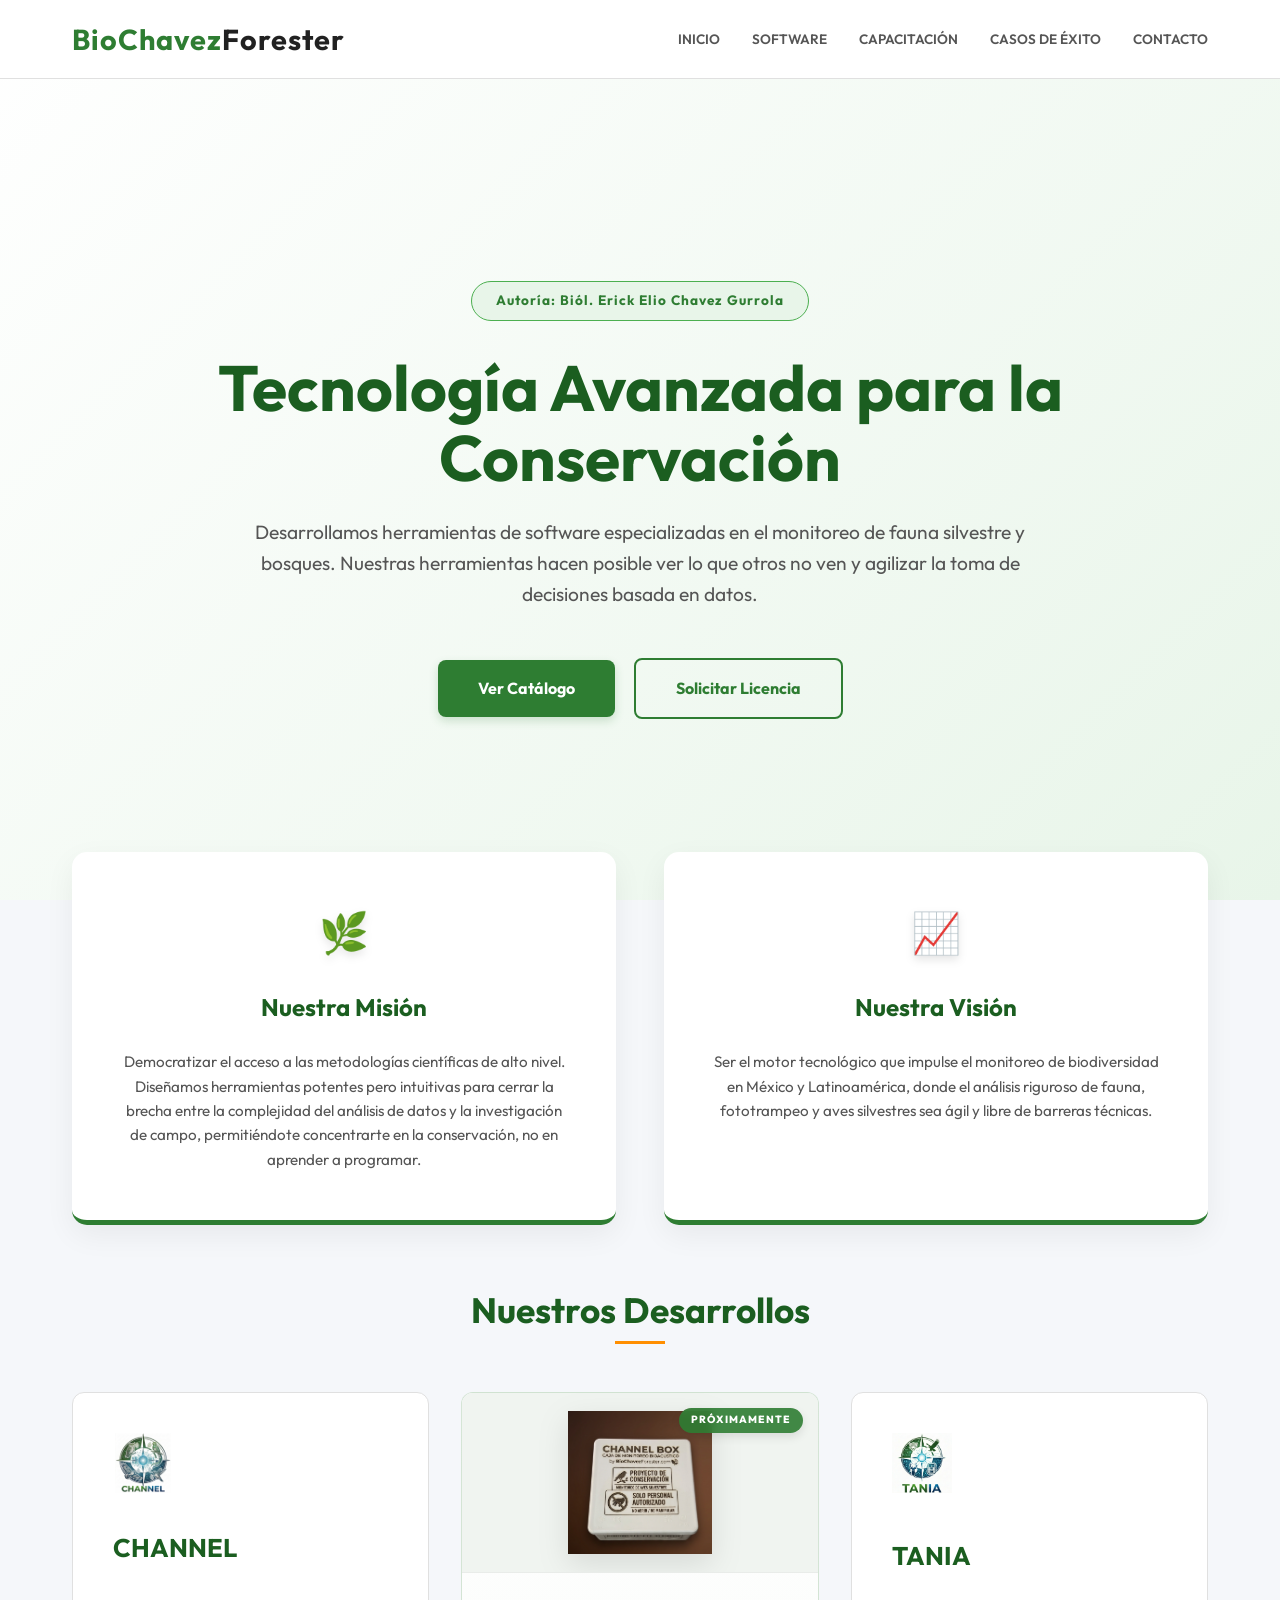
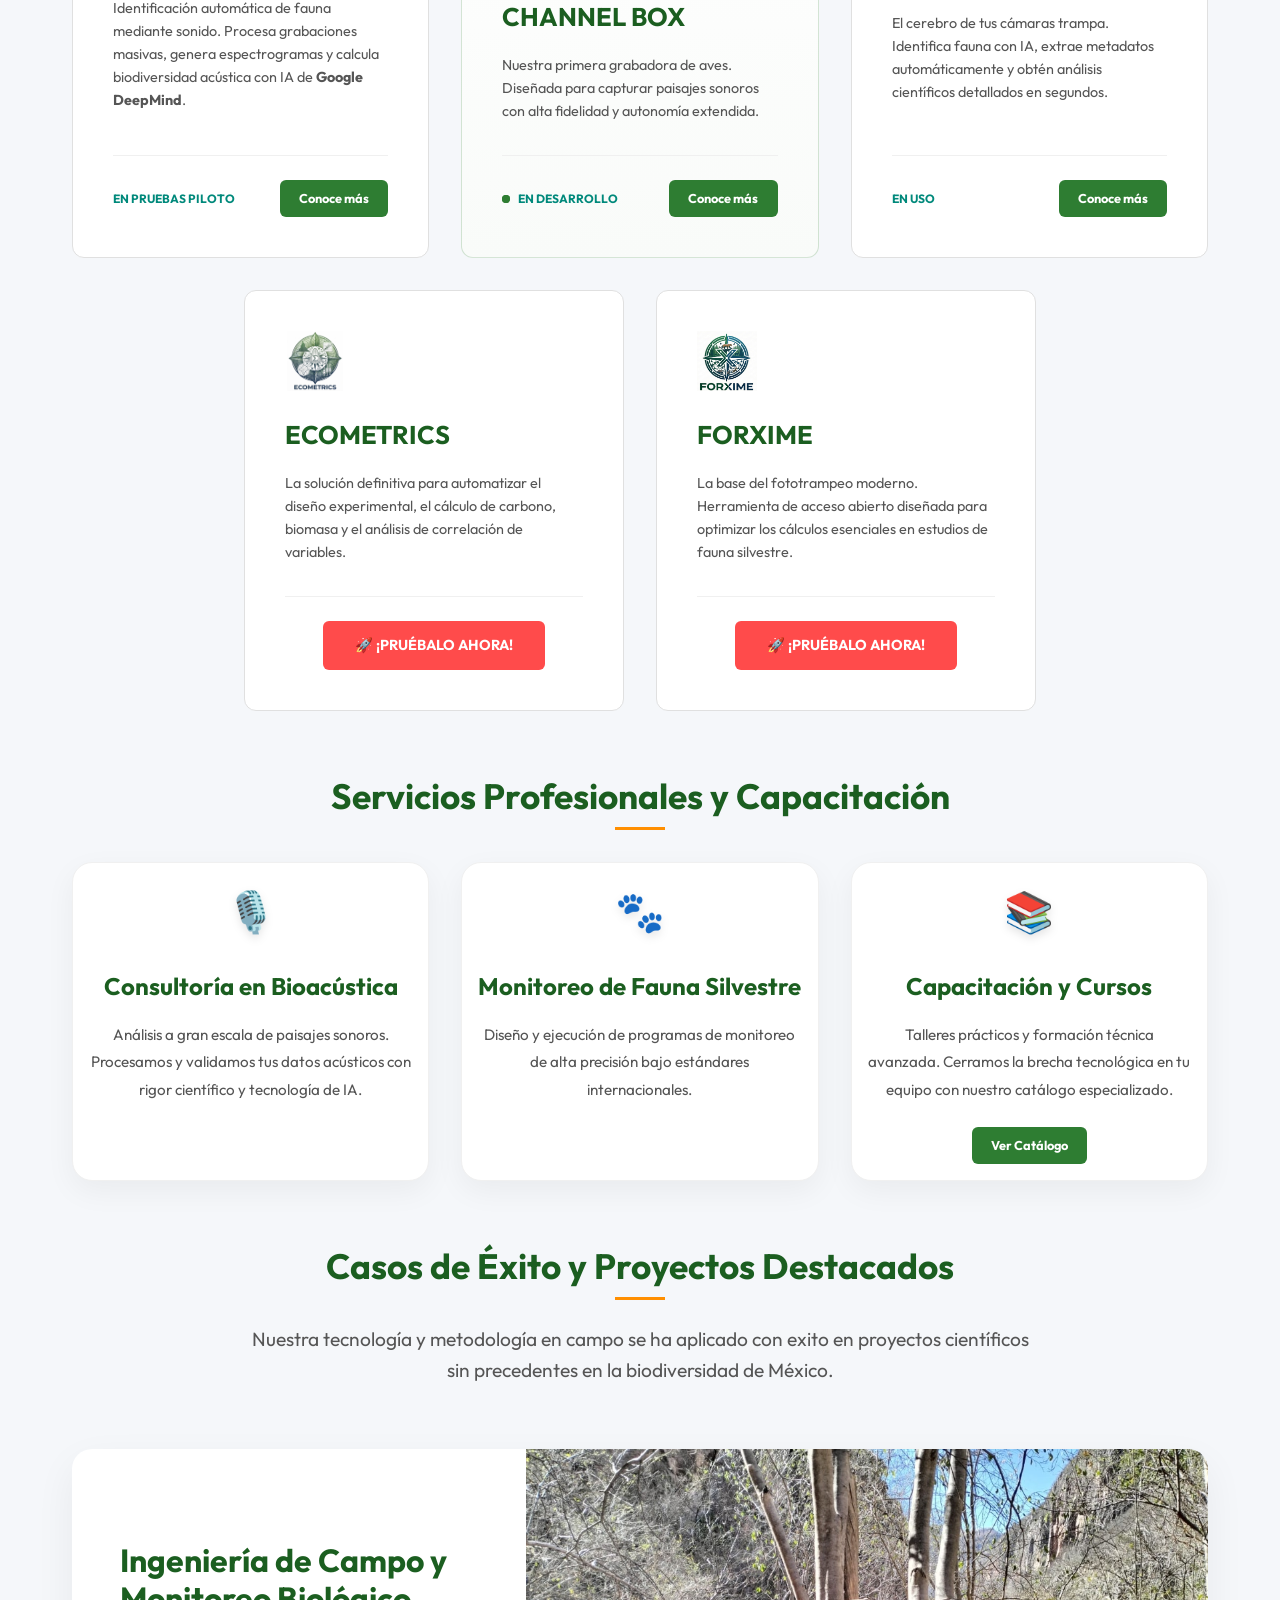
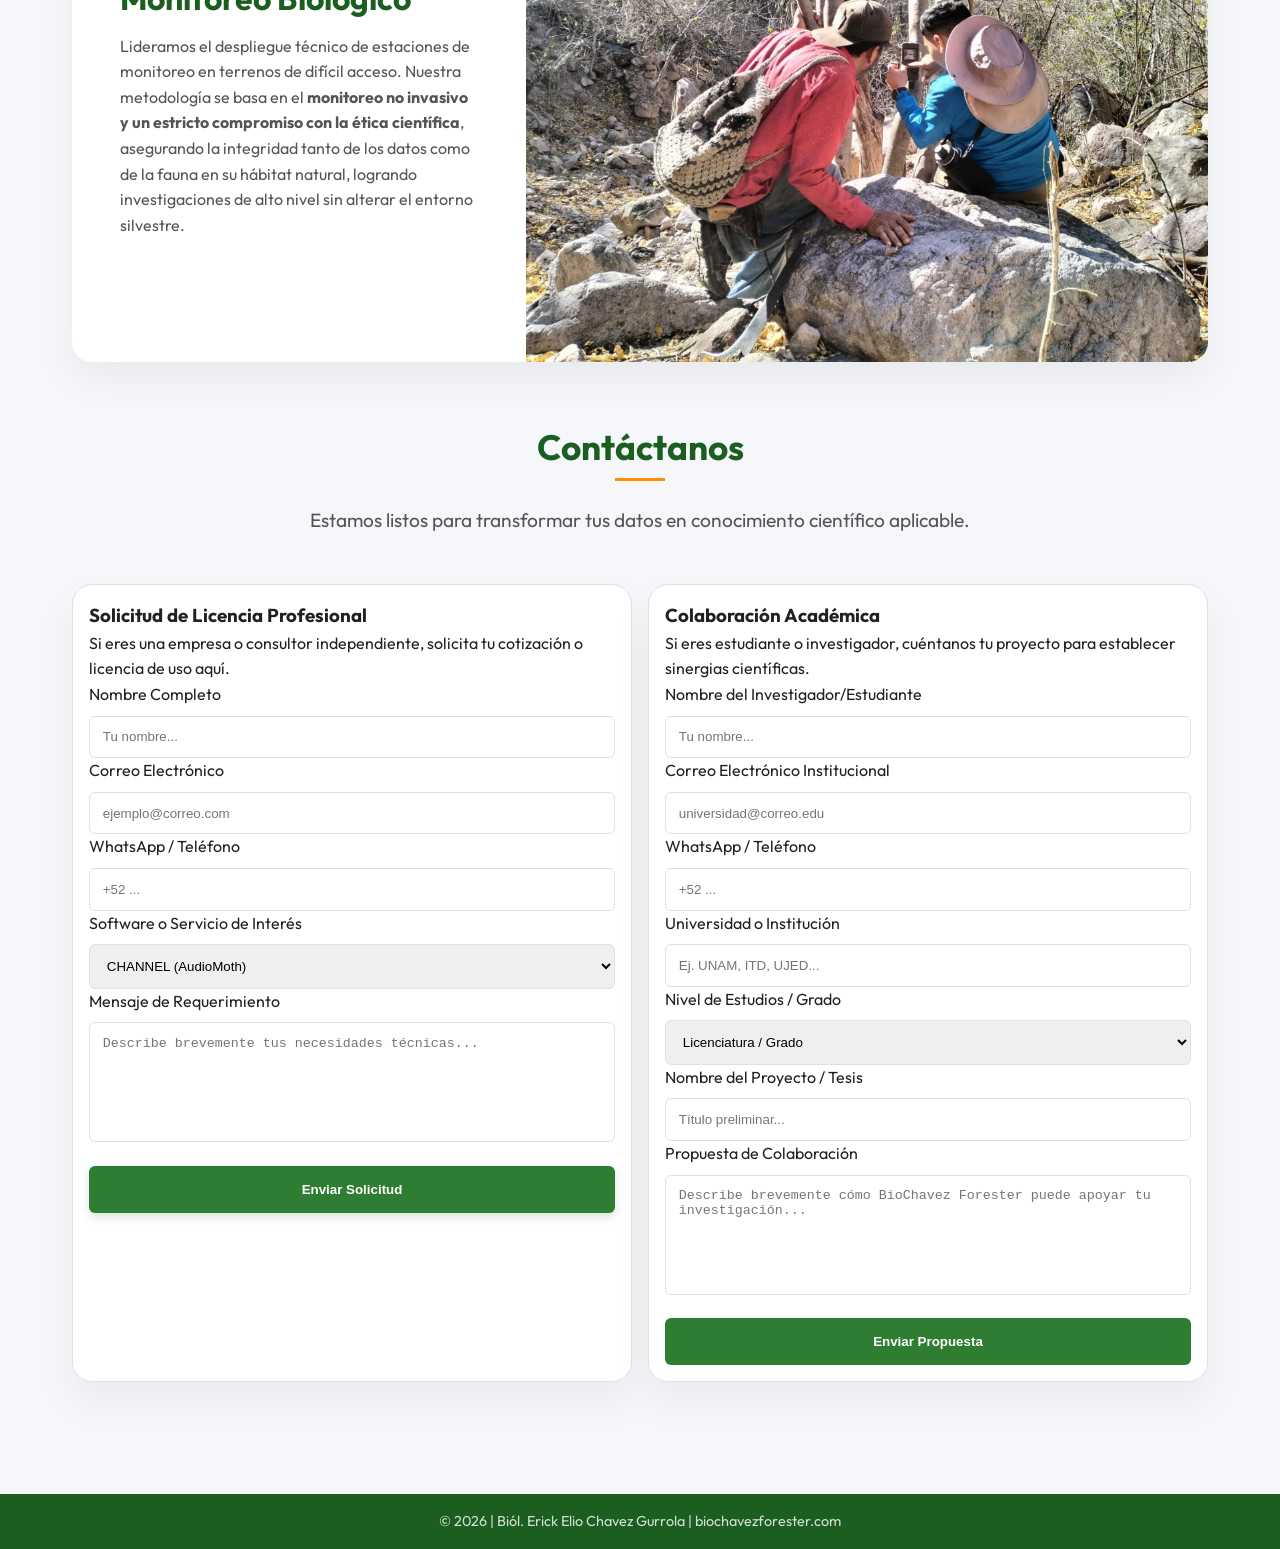
==== index.html @ fbe1fea7 "legal: ocultar temporalmente caso de éxito e información del jaguar" ====
<!DOCTYPE html>
<html lang="es">

<head>
    <meta charset="UTF-8">
    <meta name="viewport" content="width=device-width, initial-scale=1.0">
    <title>BioChavez Forester | Software para Monitoreo de Biodiversidad y Fototrampeo</title>

    <!-- SEO Meta Tags -->
    <meta name="description"
        content="BioChavez Forester: El ecosistema líder de software profesional para el monitoreo de biodiversidad, fototrampeo avanzado y bioacústica para investigadores.">
    <meta name="keywords"
        content="fototrampeo, monitoreo de biodiversidad, software ecológico, TANIA, FORXIME, CHANNEL, bioacústica, Erick Elio Chavez Gurrola">
    <meta name="author" content="Biól. Erick Elio Chavez Gurrola">
    <meta name="robots" content="index, follow">
    <link rel="canonical" href="https://biochavezforester.com/">

    <!-- Open Graph / Facebook -->
    <meta property="og:type" content="website">
    <meta property="og:url" content="https://biochavezforester.com/">
    <meta property="og:title" content="BioChavez Forester | Tecnología Avanzada para la Conservación">
    <meta property="og:description"
        content="Lo mejor en software para fototrampeo y monitoreo de fauna. Soluciones profesionales con IA para investigadores y consultores.">
    <meta property="og:image" content="https://biochavezforester.com/assets/biochavez_seo_logo.png">

    <!-- Twitter -->
    <meta property="twitter:card" content="summary_large_image">
    <meta property="twitter:url" content="https://biochavezforester.com/">
    <meta property="twitter:title" content="BioChavez Forester | Software de Monitoreo de Biodiversidad">
    <meta property="twitter:description"
        content="Herramientas de software líderes para el análisis de biodiversidad, fototrampeo e inventarios forestales.">
    <meta property="twitter:image" content="https://biochavezforester.com/assets/biochavez_seo_logo.png">

    <!-- Structured Data (JSON-LD) -->
    <script type="application/ld+json">
    {
      "@context": "https://schema.org",
      "@type": "Organization",
      "name": "BioChavez Forester",
      "url": "https://biochavezforester.com",
      "logo": "https://biochavezforester.com/assets/biochavez_seo_logo.png",
      "contactPoint": {
        "@type": "ContactPoint",
        "contactType": "customer service",
        "areaServed": "World",
        "availableLanguage": ["Spanish", "English"]
      },
      "sameAs": [
        "https://linkedin.com/in/biochavezforester"
      ]
    }
    </script>
    <script type="application/ld+json">
    {
      "@context": "https://schema.org",
      "@type": "Person",
      "name": "Erick Elio Chavez Gurrola",
      "jobTitle": "Biólogo y Desarrollador de Software Forestal",
      "url": "https://biochavezforester.com",
      "description": "Biólogo y Maestro en Ingeniería Forestal especializado en el desarrollo de herramientas de software con IA para el monitoreo de fauna silvestre y bosques."
    }
    </script>
    <script type="application/ld+json">
    [
      {
        "@context": "https://schema.org",
        "@type": "SoftwareApplication",
        "name": "TANIA",
        "operatingSystem": "Windows 10/11",
        "applicationCategory": "BiologySoftware",
        "description": "IA para Identificación de Fauna y Sensores Remotos."
      },
      {
        "@context": "https://schema.org",
        "@type": "SoftwareApplication",
        "name": "FORXIME",
        "operatingSystem": "Windows 10/11",
        "applicationCategory": "BiologySoftware",
        "description": "Software Gratuito de Fototrampeo y Análisis de Fauna."
      },
      {
        "@context": "https://schema.org",
        "@type": "SoftwareApplication",
        "name": "CHANNEL",
        "operatingSystem": "Windows 10/11",
        "applicationCategory": "AudioSoftware",
        "description": "Procesamiento Masivo de Bioacústica y Análisis de Cantos de Aves con IA."
      }
    ]
    </script>

    <!-- Fuentes modernas -->
    <link rel="preconnect" href="https://fonts.googleapis.com">
    <link rel="preconnect" href="https://fonts.gstatic.com" crossorigin>
    <link href="https://fonts.googleapis.com/css2?family=Outfit:wght@300;400;600;700&display=swap" rel="stylesheet">
    <link rel="stylesheet" href="styles.css">
</head>

<body>
    <nav>
        <div class="container nav-content">
            <div class="logo">BioChavez<span>Forester</span></div>
            <ul class="nav-links">
                <li><a href="javascript:void(0)" data-scroll="inicio">Inicio</a></li>
                <li><a href="javascript:void(0)" data-scroll="software">Software</a></li>
                <li><a href="capacitacion">Capacitación</a></li>
                <li><a href="javascript:void(0)" data-scroll="casos">Casos de Éxito</a></li>
                <li><a href="javascript:void(0)" data-scroll="contacto">Contacto</a></li>
            </ul>
            <div class="hamburger">
                <span></span>
                <span></span>
                <span></span>
            </div>
        </div>
    </nav>

    <header id="inicio">
        <div class="container hero-content">
            <span class="badge">Autoría: Biól. Erick Elio Chavez Gurrola</span>
            <h1>Tecnología Avanzada para la Conservación</h1>
            <p class="subtitle">Desarrollamos herramientas de software especializadas en el monitoreo de fauna silvestre
                y bosques. Nuestras herramientas hacen posible ver lo que otros no ven y agilizar la toma de decisiones
                basada en datos.</p>
            <div class="hero-btns">
                <a href="javascript:void(0)" data-scroll="software" class="btn btn-primary">Ver Catálogo</a>
                <a href="javascript:void(0)" data-scroll="contacto" class="btn btn-outline">Solicitar Licencia</a>
            </div>
        </div>
    </header>

    <section id="mision-vision" class="container">
        <div class="mv-grid">
            <div class="mv-card">
                <div class="tool-icon">🌿</div>
                <h3>Nuestra Misión</h3>
                <p>Democratizar el acceso a las metodologías científicas de alto nivel. Diseñamos herramientas potentes
                    pero intuitivas para cerrar la brecha entre la complejidad del análisis de datos y la investigación
                    de campo, permitiéndote concentrarte en la conservación, no en aprender a programar.</p>
            </div>
            <div class="mv-card">
                <div class="tool-icon">📈</div>
                <h3>Nuestra Visión</h3>
                <p>Ser el motor tecnológico que impulse el monitoreo de biodiversidad en México y Latinoamérica, donde
                    el
                    análisis riguroso de fauna, fototrampeo y aves silvestres sea ágil y libre de barreras técnicas.
                </p>
            </div>
        </div>
    </section>

    <section id="software" class="container">
        <h2 class="section-title">Nuestros Desarrollos</h2>
        <div class="tools-grid">

            <!-- CHANNEL -->
            <div class="tool-card">
                <img src="assets/channel_logo.png"
                    alt="Logo de CHANNEL - Software de Bioacústica con IA de Google DeepMind" class="tool-card-logo">
                <h3>CHANNEL</h3>
                <p>Identificación automática de fauna mediante sonido. Procesa grabaciones masivas, genera
                    espectrogramas y calcula biodiversidad acústica con IA de <b>Google DeepMind</b>.</p>
                <div class="tool-footer">
                    <span class="status">En pruebas piloto</span>
                    <a href="channel" class="btn-sm">Conoce más</a>
                </div>
            </div>

            <!-- CHANNEL BOX (PRÓXIMAMENTE) -->
            <div class="tool-card upcoming-card">
                <div class="tool-visual-container">
                    <img src="assets/channel_box.png" alt="CHANNEL BOX" class="tool-main-img">
                    <span class="badge-upcoming">PRÓXIMAMENTE</span>
                </div>
                <div class="tool-content">
                    <h3>CHANNEL BOX</h3>
                    <p>Nuestra primera grabadora de aves. Diseñada para capturar paisajes sonoros con alta fidelidad y
                        autonomía extendida.</p>
                </div>
                <div class="tool-footer">
                    <div class="status-container">
                        <span class="status-dot"></span>
                        <span class="status">En Desarrollo</span>
                    </div>
                    <a href="channel_box" class="btn-sm">Conoce más</a>
                </div>
            </div>

            <!-- TANIA -->
            <div class="tool-card">
                <img src="assets/tania_logo.png"
                    alt="Logo de TANIA - Inteligencia Artificial para Identificación de Fauna" class="tool-card-logo">
                <h3>TANIA</h3>
                <p>El cerebro de tus cámaras trampa. Identifica fauna con IA, extrae metadatos automáticamente y obtén
                    análisis científicos detallados en segundos.</p>
                <div class="tool-footer">
                    <span class="status">En uso</span>
                    <a href="tania" class="btn-sm">Conoce más</a>
                </div>
            </div>

            <!-- ECOMETRICS -->
            <div class="tool-card">
                <img src="assets/ecometrics_logo.png"
                    alt="Logo de ECOMETRICS - Software de Biometría Forestal y Cálculo de Carbono"
                    class="tool-card-logo">
                <h3>ECOMETRICS</h3>
                <p>La solución definitiva para automatizar el diseño experimental, el cálculo de carbono, biomasa y el
                    análisis de correlación de variables.</p>
                <div class="tool-footer" style="justify-content: center;">
                    <a href="ecometrics" class="btn-sm"
                        style="background: #ff4b4b; color: white; padding: 0.8rem 2rem; font-size: 0.9rem;">🚀 ¡PRUÉBALO
                        AHORA!</a>
                </div>
            </div>

            <!-- FORXIME -->
            <div class="tool-card">
                <img src="assets/forxime_logo.jpg"
                    alt="Logo de FORXIME - Herramienta gratuita para análisis de cámaras trampa y biodiversidad"
                    class="tool-card-logo">
                <h3>FORXIME</h3>
                <p>La base del fototrampeo moderno. Herramienta de acceso abierto diseñada para optimizar los cálculos
                    esenciales en estudios de fauna silvestre.</p>
                <div class="tool-footer" style="justify-content: center;">
                    <a href="forxime" class="btn-sm"
                        style="background: #ff4b4b; color: white; padding: 0.8rem 2rem; font-size: 0.9rem;">🚀 ¡PRUÉBALO
                        AHORA!</a>
                </div>
            </div>

        </div>
    </section>

    <section id="servicios" class="container">
        <h2 class="section-title">Servicios Profesionales y Capacitación</h2>
        <div class="services-grid">

            <div class="service-card">
                <div class="tool-icon">🎙️</div>
                <h3>Consultoría en Bioacústica</h3>
                <p>Análisis a gran escala de paisajes sonoros. Procesamos y validamos tus datos acústicos con rigor
                    científico y tecnología de IA.</p>
            </div>

            <div class="service-card">
                <div class="tool-icon">🐾</div>
                <h3>Monitoreo de Fauna Silvestre</h3>
                <p>Diseño y ejecución de programas de monitoreo de alta precisión bajo estándares internacionales.</p>
                <!-- Ocultado temporalmente por cuestiones legales:
                <p>Diseño y ejecución de programas de monitoreo de alta precisión. Co-autores del <b>primer registro
                        científico
                        de jaguar</b> en Durango (2025) bajo estándares internacionales.</p>
                -->
            </div>

            <div class="service-card">
                <div class="tool-icon">📚</div>
                <h3>Capacitación y Cursos</h3>
                <p>Talleres prácticos y formación técnica avanzada. Cerramos la brecha tecnológica en tu equipo con
                    nuestro catálogo especializado.</p>
                <a href="capacitacion" class="btn-sm" style="margin-top: 1.5rem; display: inline-block;">Ver
                    Catálogo</a>
            </div>

        </div>
    </section>

    <section id="casos" class="container">
        <h2 class="section-title">Casos de Éxito y Proyectos Destacados</h2>
        <p class="subtitle" style="text-align: center; max-width: 800px; margin: 0 auto 4rem auto;">Nuestra tecnología y
            metodología en campo se ha aplicado con exito en proyectos científicos sin precedentes en la biodiversidad
            de México.
        </p>

        <div class="success-grid">
            <!-- Caso Jaguar (Ocultado temporalmente por cuestiones legales) -->
            <!--
            <div class="success-card">
                <div class="success-img-container">
                    <div class="success-badge">Hito Histórico</div>
                    <img src="assets/jaguar_durango.jpg"
                        alt="Primer registro científico de Jaguar (Panthera onca) en Durango mediante fototrampeo - BioChavez Forester">
                </div>
                <div class="success-info">
                    <h3>Primer Registro Científico de Jaguar en Durango</h3>
                    <p>Participación técnica en el hallazgo que marcó un hito para la biodiversidad del estado.
                        Documentado mediante un modelo de monitoreo sistemático en la Sierra Madre Occidental.</p>

                    <div class="scientific-meta">
                        <div><b>Especie:</b> <span><i>Panthera onca</i> (Jaguar)</span></div>
                        <div><b>Confirmación:</b> <span>Diciembre 2025</span></div>
                        <div><b>Localidad:</b> <span>Pueblo Nuevo, Durango</span></div>
                        <div><b>Método:</b> <span>Fototrampeo</span></div>
                    </div>

                    <div class="institutions-row" style="justify-content: center; text-align: center;">
                        <span style="text-align: center;">Colaboración Institucional:</span>
                        <div class="inst-logo">TecNM Campus Valle del Guadiana</div>
                        <div class="inst-logo">SRNyMA Durango</div>
                        <div class="inst-logo">Arizona Game & Fish</div>
                    </div>
                </div>
            </div>
            -->

            <!-- Caso Campo -->
            <div class="success-card" style="grid-template-columns: 0.8fr 1.2fr;">
                <div class="success-info">
                    <h3>Ingeniería de Campo y Monitoreo Biológico</h3>
                    <p>Lideramos el despliegue técnico de estaciones de monitoreo en terrenos de difícil acceso. Nuestra
                        metodología se basa en
                        el <b>monitoreo no invasivo y un estricto compromiso con la ética científica</b>, asegurando la
                        integridad tanto de los datos como de la fauna en su hábitat natural, logrando investigaciones
                        de alto nivel sin alterar el entorno silvestre.</p>
                </div>
                <div class="success-img-container">
                    <img src="assets/monitoreo_campo.jpg"
                        alt="Ingeniería de campo y despliegue de estaciones de monitoreo biológico - Biol. Erick Elio Chavez Gurrola">
                </div>
            </div>
        </div>
    </section>

    <section id="contacto" class="container contact-section" style="padding-top: 0;">
        <h2 class="section-title">Contáctanos</h2>
        <p class="subtitle" style="text-align: center; max-width: 800px; margin: 0 auto 3rem auto;">Estamos listos para
            transformar tus datos en conocimiento científico aplicable.</p>
        <div class="contact-grid">
            <!-- Tarjeta Profesional -->
            <div class="contact-card professional">
                <h3>Solicitud de Licencia Profesional</h3>
                <p>Si eres una empresa o consultor independiente, solicita tu cotización o licencia de uso aquí.</p>
                <form action="https://formspree.io/f/xnjobrnr" method="POST">
                    <div class="form-group">
                        <label>Nombre Completo</label>
                        <input type="text" name="nombre" required placeholder="Tu nombre...">
                    </div>
                    <div class="form-group">
                        <label>Correo Electrónico</label>
                        <input type="email" name="email" required placeholder="ejemplo@correo.com">
                    </div>
                    <div class="form-group">
                        <label>WhatsApp / Teléfono</label>
                        <input type="tel" name="telefono" placeholder="+52 ...">
                    </div>
                    <div class="form-group">
                        <label>Software o Servicio de Interés</label>
                        <select name="software">
                            <option value="CHANNEL">CHANNEL (AudioMoth)</option>
                            <option value="TANIA">TANIA (Biodiversidad)</option>
                            <option value="ECOMETRICS">ECOMETRICS (Diseño Experimental)</option>
                            <option value="CONSULTORIA">Consultoría Especializada</option>
                        </select>
                    </div>
                    <div class="form-group">
                        <label>Mensaje de Requerimiento</label>
                        <textarea name="mensaje"
                            placeholder="Describe brevemente tus necesidades técnicas..."></textarea>
                    </div>
                    <button type="submit" class="btn btn-primary btn-block">Enviar Solicitud</button>
                </form>
            </div>

            <!-- Tarjeta Académica -->
            <div class="contact-card academic">
                <h3>Colaboración Académica</h3>
                <p>Si eres estudiante o investigador, cuéntanos tu proyecto para establecer sinergias científicas.</p>
                <form action="https://formspree.io/f/xnjobrnr" method="POST">
                    <div class="form-group">
                        <label>Nombre del Investigador/Estudiante</label>
                        <input type="text" name="nombre" required placeholder="Tu nombre...">
                    </div>
                    <div class="form-group">
                        <label>Correo Electrónico Institucional</label>
                        <input type="email" name="email" required placeholder="universidad@correo.edu">
                    </div>
                    <div class="form-group">
                        <label>WhatsApp / Teléfono</label>
                        <input type="tel" name="telefono" placeholder="+52 ...">
                    </div>
                    <div class="form-group">
                        <label>Universidad o Institución</label>
                        <input type="text" name="universidad" required placeholder="Ej. UNAM, ITD, UJED...">
                    </div>
                    <div class="form-group">
                        <label>Nivel de Estudios / Grado</label>
                        <select name="nivel">
                            <option value="BS">Licenciatura / Grado</option>
                            <option value="MSC">Maestría / Posgrado</option>
                            <option value="PHD">Doctorado / Investigador</option>
                        </select>
                    </div>
                    <div class="form-group">
                        <label>Nombre del Proyecto / Tesis</label>
                        <input type="text" name="proyecto" required placeholder="Título preliminar...">
                    </div>
                    <div class="form-group">
                        <label>Propuesta de Colaboración</label>
                        <textarea name="mensaje"
                            placeholder="Describe brevemente cómo BioChavez Forester puede apoyar tu investigación..."></textarea>
                    </div>
                    <button type="submit" class="btn btn-outline btn-block" style="margin-left: 0;">Enviar
                        Propuesta</button>
                </form>
            </div>
        </div>
    </section>

    <footer style="margin-top: 5rem;">
        <div class="container">
            <p>&copy; 2026 | Biól. Erick Elio Chavez Gurrola | biochavezforester.com</p>
        </div>
    </footer>

    <!-- Lightbox Modal -->
    <div id="lightbox" class="lightbox-modal">
        <span class="lightbox-close" id="close-lightbox">&times;</span>
        <img class="lightbox-content" id="lightbox-img" alt="Vista previa de imagen ampliada">
        <div class="lightbox-caption">
            <h4 id="lightbox-title"></h4>
            <p id="lightbox-text"></p>
        </div>
    </div>

    <!-- Script compartido para navegación limpia -->
    <script src="scripts.js"></script>

    <script>
        // --- Lógica de Lightbox (Específica de la home) ---
        const lightbox = document.getElementById('lightbox');
        const lightboxImg = document.getElementById('lightbox-img');
        const lightboxTitle = document.getElementById('lightbox-title');
        const lightboxText = document.getElementById('lightbox-text');
        const closeBtn = document.getElementById('close-lightbox');

        // Seleccionamos las imágenes clicables en Casos de Éxito
        document.querySelectorAll('.success-img-container').forEach(container => {
            container.style.cursor = 'pointer';
            container.addEventListener('click', () => {
                const img = container.querySelector('img');
                const title = container.closest('.success-card').querySelector('h3').innerText;
                const text = container.closest('.success-card').querySelector('p').innerText;

                lightboxImg.src = img.src;
                lightboxTitle.innerText = title;
                lightboxText.innerText = text;
                lightbox.classList.add('active');
                document.body.style.overflow = 'hidden';
            });
        });

        const closeLightbox = () => {
            lightbox.classList.remove('active');
            document.body.style.overflow = 'auto';
        };

        closeBtn.addEventListener('click', closeLightbox);
        lightbox.addEventListener('click', (e) => {
            if (e.target === lightbox) closeLightbox();
        });
        document.addEventListener('keydown', (e) => {
            if (e.key === 'Escape') closeLightbox();
        });
    </script>
</body>

</html>
---- styles.css ----
:root {
    --bg-light: #F5F7FA;
    --primary-green: #2E7D32; 
    --primary-dark: #1B5E20;
    --primary-light: #4CAF50;
    --accent-teal: #00897B;
    --text-dark: #212121;
    --text-medium: #555555;
    --text-light: #888888;
    --bg-white: #FFFFFF;
    --border: #E0E0E0;
    --shadow-md: 0 4px 12px rgba(0, 0, 0, 0.05);
    --gold-accent: #FF8F00;
    --accent-formal: #2E7D32;
}

* {
    margin: 0;
    padding: 0;
    box-sizing: border-box;
}

body {
    font-family: 'Outfit', sans-serif;
    background-color: var(--bg-light);
    color: var(--text-dark);
    line-height: 1.6;
    overflow-x: hidden;
    scroll-behavior: smooth;
}

.container {
    max-width: 1200px;
    margin: 0 auto;
    padding-left: 2rem;
    padding-right: 2rem;
}

/* Nav */
nav {
    position: fixed;
    top: 0;
    width: 100%;
    z-index: 1000;
    background: rgba(255, 255, 255, 0.95);
    backdrop-filter: blur(10px);
    border-bottom: 1px solid var(--border);
    padding: 1rem 0;
}

.nav-content {
    display: flex;
    justify-content: space-between;
    align-items: center;
}

.logo {
    font-size: 1.8rem;
    font-weight: 700;
    color: var(--primary-green);
    letter-spacing: 1px;
}

.logo span {
    color: var(--text-dark);
}

.nav-links {
    display: flex;
    list-style: none;
    gap: 2rem;
    align-items: center;
}

.nav-links {
    display: flex;
    list-style: none;
    gap: 2rem;
}

.nav-links a {
    text-decoration: none;
    color: var(--text-medium);
    font-weight: 600;
    transition: 0.3s;
    font-size: 0.85rem;
    text-transform: uppercase;
}

.nav-links a:hover {
    color: var(--primary-green);
}

/* Hero */
header {
    min-height: 100vh;
    display: flex;
    align-items: center;
    background: linear-gradient(135deg, #ffffff 0%, #E8F5E9 100%);
    padding-top: 100px;
}

.hero-content {
    text-align: center;
    animation: fadeInUp 1s ease-out;
}

.badge {
    color: var(--primary-green);
    background: #E8F5E9;
    padding: 0.5rem 1.5rem;
    border-radius: 50px;
    font-size: 0.85rem;
    font-weight: 700;
    letter-spacing: 1px;
    border: 1px solid var(--primary-light);
    margin-bottom: 2rem;
    display: inline-block;
}

h1 {
    font-size: clamp(2.5rem, 8vw, 4rem);
    line-height: 1.1;
    margin-bottom: 1.5rem;
    color: var(--primary-dark);
}

.subtitle {
    font-size: 1.2rem;
    color: var(--text-medium);
    max-width: 800px;
    margin: 0 auto 3rem;
}

/* Botones */
.btn {
    padding: 1rem 2.5rem;
    border-radius: 8px;
    text-decoration: none;
    font-weight: 700;
    transition: 0.3s;
    display: inline-block;
}

.btn-primary {
    background-color: var(--primary-green);
    color: #fff;
    box-shadow: 0 4px 10px rgba(46, 125, 50, 0.2);
}

.btn-primary:hover {
    transform: translateY(-2px);
    background-color: var(--primary-dark);
}

.btn-outline {
    border: 2px solid var(--primary-green);
    color: var(--primary-green);
    margin-left: 1rem;
}

.btn-outline:hover {
    background: var(--primary-bg);
}

/* Software Grid */
section {
    padding: 2rem 0;
    scroll-margin-top: 80px;
}

.section-title {
    font-size: 2.2rem;
    text-align: center;
    margin-top: 0;
    margin-bottom: 1.5rem;
    line-height: 1.2;
    color: var(--primary-dark);
}

.section-title::after {
    content: '';
    display: block;
    width: 50px;
    height: 3px;
    background: var(--gold-accent);
    margin: 10px auto;
}

/* Misión y Visión */
.mv-grid {
    display: grid;
    grid-template-columns: repeat(auto-fit, minmax(300px, 1fr));
    gap: 3rem;
    margin-top: -80px;
    position: relative;
    z-index: 10;
}

.mv-card {
    background: #ffffff;
    padding: 3rem;
    border-radius: 15px;
    box-shadow: 0 10px 30px rgba(0,0,0,0.06);
    border-bottom: 5px solid var(--primary-green);
    text-align: center;
}

.mv-card h3 {
    font-size: 1.5rem;
    color: var(--primary-dark);
    margin-bottom: 1.5rem;
}

.mv-card p {
    color: var(--text-medium);
    font-size: 0.95rem;
}

/* Nuestros Desarrollos Grid (Flex para centrar última fila) */
.tools-grid {
    display: flex;
    flex-wrap: wrap;
    justify-content: center;
    gap: 2rem;
    margin-top: 3rem;
}

.tool-card {
    flex: 1 1 320px;
    max-width: 380px;
    background: var(--bg-white);
    border: 1px solid var(--border);
    padding: 2.5rem;
    border-radius: 12px;
    transition: 0.4s;
    display: flex;
    flex-direction: column;
    justify-content: space-between;
}

.tool-card:hover {
    transform: translateY(-8px);
    box-shadow: 0 12px 30px rgba(0, 0, 0, 0.08);
    border-color: var(--primary-light);
}

.tool-icon {
    font-size: 2.5rem;
    margin-bottom: 1.5rem;
    filter: drop-shadow(0 4px 4px rgba(0,0,0,0.1));
}

.tool-card-logo {
    width: 60px;
    height: 60px;
    object-fit: contain;
    margin-bottom: 1.5rem;
}

.tool-card h3 {
    font-size: 1.6rem;
    margin-bottom: 1rem;
    color: var(--primary-dark);
}

.tool-card p {
    color: var(--text-medium);
    font-size: 0.9rem;
    margin-bottom: 2rem;
}

.tool-footer {
    display: flex;
    justify-content: space-between;
    align-items: center;
    border-top: 1px solid #f0f0f0;
    padding-top: 1.5rem;
}

.status {
    font-size: 0.75rem;
    color: var(--accent-teal);
    font-weight: 700;
    text-transform: uppercase;
}

/* Estilos para Upcoming Card (Channel Box) */
.upcoming-card {
    border: 1.5px solid rgba(46, 125, 50, 0.2) !important;
    background: linear-gradient(180deg, #ffffff 0%, #f9fbf9 100%);
    position: relative;
    overflow: hidden;
}

.upcoming-card::before {
    content: '';
    position: absolute;
    top: 0;
    right: 0;
    width: 100px;
    height: 100px;
    background: radial-gradient(circle at top right, rgba(46, 125, 50, 0.05), transparent);
    pointer-events: none;
}

.tool-visual-container {
    height: 180px;
    background: #f0f4f0;
    margin: -2.5rem -2.5rem 1.5rem -2.5rem;
    display: flex;
    align-items: center;
    justify-content: center;
    position: relative;
    overflow: hidden;
    border-bottom: 1px solid rgba(0,0,0,0.03);
}

.tool-main-img {
    height: 80%;
    width: auto;
    object-fit: contain;
    filter: drop-shadow(0 10px 15px rgba(0,0,0,0.1));
    transition: 0.5s ease;
}

.upcoming-card:hover .tool-main-img {
    transform: scale(1.1) rotate(2deg);
}

.badge-upcoming {
    position: absolute;
    top: 15px;
    right: 15px;
    background: rgba(46, 125, 50, 0.9);
    backdrop-filter: blur(4px);
    color: white;
    padding: 4px 12px;
    border-radius: 50px;
    font-size: 0.65rem;
    font-weight: 800;
    letter-spacing: 1px;
    box-shadow: 0 4px 10px rgba(0,0,0,0.1);
}

.status-container {
    display: flex;
    align-items: center;
    gap: 0.5rem;
}

.status-dot {
    width: 8px;
    height: 8px;
    background-color: var(--primary-green);
    border-radius: 50%;
    position: relative;
}

.status-dot::after {
    content: '';
    position: absolute;
    top: 0;
    left: 0;
    width: 100%;
    height: 100%;
    background-color: var(--primary-green);
    border-radius: 50%;
    animation: status-pulse 2s infinite;
}

@keyframes status-pulse {
    0% { transform: scale(1); opacity: 0.8; }
    100% { transform: scale(3); opacity: 0; }
}

.btn-sm {
    background: var(--primary-green);
    color: #fff;
    padding: 0.5rem 1.2rem;
    border-radius: 6px;
    text-decoration: none;
    font-weight: 700;
    font-size: 0.8rem;
}

/* Servicios Grid */
.services-grid {
    display: grid;
    grid-template-columns: repeat(auto-fit, minmax(320px, 1fr));
    gap: 2rem;
    margin-top: 2rem;
    justify-content: center;
}

.service-card {
    background: #fff;
    padding: 1rem;
    border-radius: 20px;
    box-shadow: 0 10px 30px rgba(0,0,0,0.05);
    transition: 0.3s ease;
    border: 1px solid #f0f0f0;
    text-align: center;
    position: relative;
    overflow: hidden;
}

.service-card::after {
    content: '';
    position: absolute;
    top: 0;
    left: 0;
    width: 4px;
    height: 100%;
    background: var(--primary-green);
    opacity: 0;
    transition: 0.3s;
}

.service-card:hover {
    transform: translateY(-8px);
    box-shadow: 0 20px 40px rgba(0,0,0,0.08);
    border-color: var(--primary-light);
}

.service-card:hover::after {
    opacity: 1;
}

.service-card h3 {
    font-size: 1.5rem;
    color: var(--primary-dark);
    margin-bottom: 1rem;
}

.service-card p {
    color: var(--text-medium);
    font-size: 0.95rem;
    line-height: 1.8;
}

/* Contacto */
.contact-grid {
    display: grid;
    grid-template-columns: repeat(auto-fit, minmax(280px, 1fr));
    gap: 1rem;
}

.contact-card {
    background: var(--bg-white);
    padding: 1rem;
    border-radius: 20px;
    box-shadow: 0 20px 40px rgba(0,0,0,0.05);
    border: 1px solid var(--border);
}

input, select, textarea {
    width: 100%;
    padding: 0.8rem;
    border: 1px solid var(--border);
    border-radius: 6px;
    margin-top: 0.5rem;
}

textarea {
    height: 120px;
    resize: none;
}

.btn-block {
    width: 100%;
    border: none;
    cursor: pointer;
    background: var(--primary-green);
    color: #fff;
    padding: 1rem;
    border-radius: 6px;
    font-weight: 700;
    margin-top: 1rem;
}

/* Footer */
footer {
    padding: 1rem 0;
    background: var(--primary-dark);
    color: #fff;
    text-align: center;
}

footer p {
    font-size: 0.9rem;
    opacity: 0.8;
}

/* Download Section Premium */
.download-card {
    margin-top: 5rem;
    text-align: center;
    border: 1px solid rgba(46, 139, 87, 0.2);
    padding: 4rem 2rem;
    border-radius: 24px;
    background: linear-gradient(135deg, rgba(46, 139, 87, 0.03) 0%, rgba(255, 255, 255, 1) 100%);
    box-shadow: 0 20px 40px rgba(0, 0, 0, 0.05);
    position: relative;
    overflow: hidden;
}

.download-card::before {
    content: '';
    position: absolute;
    top: -50%;
    left: -50%;
    width: 200%;
    height: 200%;
    background: radial-gradient(circle, rgba(46, 139, 87, 0.05) 0%, transparent 70%);
    pointer-events: none;
}

.btn-execute-main {
    display: inline-flex;
    align-items: center;
    gap: 0.8rem;
    padding: 1.2rem 3rem;
    background: linear-gradient(135deg, var(--primary-green) 0%, var(--primary-dark) 100%);
    color: #ffffff;
    text-decoration: none;
    font-weight: 700;
    font-size: 1.1rem;
    border-radius: 50px;
    box-shadow: 0 10px 25px rgba(46, 125, 50, 0.3);
    transition: all 0.4s cubic-bezier(0.175, 0.885, 0.32, 1.275);
    border: 1px solid rgba(255, 255, 255, 0.1);
    position: relative;
    z-index: 1;
}

.btn-execute-main:hover {
    transform: translateY(-5px) scale(1.02);
    box-shadow: 0 15px 30px rgba(46, 125, 50, 0.4);
    background: linear-gradient(135deg, var(--primary-light) 0%, var(--primary-green) 100%);
}

.btn-execute-main:active {
    transform: translateY(-2px);
}

.btn-execute-main svg {
    width: 24px;
    height: 24px;
    fill: currentColor;
    transition: transform 0.3s ease;
}

.btn-execute-main:hover svg {
    transform: translateY(3px);
}

@keyframes pulse-ring {
    0% { transform: scale(0.95); box-shadow: 0 0 0 0 rgba(46, 125, 50, 0.7); }
    70% { transform: scale(1); box-shadow: 0 0 0 15px rgba(46, 125, 50, 0); }
    100% { transform: scale(0.95); box-shadow: 0 0 0 0 rgba(46, 125, 50, 0); }
}

.pulse-animation {
    animation: pulse-ring 2s infinite;
}

/* Sub-header Pages */
.sub-header {
    height: auto;
    min-height: 0;
    display: block; /* Cambiado de flex para mejor control de paddings simétricos */
    background: linear-gradient(135deg, var(--primary-green) 0%, var(--primary-dark) 100%);
    color: #fff;
    padding-top: 120px; /* Espacio para el nav (70px) + 50px de margen superior */
    padding-bottom: 1rem; /* Margen inferior exacto de 50px para simetría */
    text-align: center;
}

.sub-header h1 {
    color: #fff;
    margin-bottom: 1rem;
}

.sub-header .subtitle {
    margin-bottom: 0; /* Eliminamos el margen excesivo de 3rem */
    color: rgba(255,255,255,0.9);
}

.sub-header .badge {
    background: rgba(255,255,255,0.1);
    color: #fff;
    border-color: rgba(255,255,255,0.3);
    margin-bottom: 1rem;
}

.sub-header .subtitle {
    color: rgba(255,255,255,0.8);
}

.details-section {
    margin-top: -1rem;
}

.info-card {
    background: #fff;
    padding: 1rem;
    border-radius: 12px;
    box-shadow: 0 10px 30px rgba(0,0,0,0.1);
}

/* Hamburger & Animations */
.hamburger {
    display: none;
    cursor: pointer;
}

@keyframes fadeInUp {
    from { opacity: 0; transform: translateY(20px); }
    to { opacity: 1; transform: translateY(0); }
}

/* Galería */
.gallery-grid {
    display: grid;
    grid-template-columns: repeat(auto-fit, minmax(280px, 1fr));
    gap: 1rem;
}

.gallery-item {
    background: #fff;
    border-radius: 12px;
    overflow: hidden;
    transition: 0.3s;
}

.gallery-item img {
    width: 100%;
    height: 200px;
    object-fit: cover;
}

/* Success Stories Enhancement */
.success-card {
    background: #fff;
    border-radius: 20px;
    overflow: hidden;
    display: grid;
    grid-template-columns: 1.2fr 1fr;
    box-shadow: 0 15px 40px rgba(0,0,0,0.06);
    margin-bottom: 2rem;
    transition: transform 0.3s ease;
}

.success-card:hover {
    transform: translateY(-5px);
}

.success-img-container {
    position: relative;
    height: 100%;
    min-height: 400px;
    overflow: hidden;
}

.success-img-container img {
    width: 100%;
    height: 100%;
    object-fit: cover;
    display: block;
}

.success-badge {
    position: absolute;
    top: 20px;
    left: 20px;
    background: var(--primary-green);
    color: #fff;
    padding: 0.6rem 1.2rem;
    border-radius: 50px;
    font-size: 0.8rem;
    font-weight: 700;
    z-index: 10;
    box-shadow: 0 4px 10px rgba(0,0,0,0.2);
}

.success-info {
    padding: 3rem;
    display: flex;
    flex-direction: column;
    justify-content: center;
}

.success-info h3 {
    font-size: 2rem;
    color: var(--primary-dark);
    margin-bottom: 1rem;
    line-height: 1.2;
}

.success-info p {
    color: var(--text-medium);
    margin-bottom: 2rem;
    font-size: 1rem;
}

.scientific-meta {
    display: grid;
    grid-template-columns: repeat(auto-fit, minmax(140px, 1fr));
    gap: 1.5rem;
    margin-bottom: 2rem;
    padding: 1.5rem;
    background: #f8fcf8;
    border-radius: 12px;
    border: 1px solid #e8f5e9;
}

.scientific-meta div {
    font-size: 0.85rem;
}

.scientific-meta b {
    color: var(--primary-green);
    display: block;
    font-size: 0.75rem;
    text-transform: uppercase;
    letter-spacing: 0.5px;
    margin-bottom: 0.2rem;
}

.scientific-meta span {
    color: var(--text-dark);
    font-weight: 600;
}

.institutions-row {
    margin-top: auto;
    display: flex;
    flex-wrap: wrap;
    align-items: center;
    gap: 1rem;
    padding-top: 1.5rem;
    border-top: 1px solid #f0f0f0;
}

.institutions-row span {
    width: 100%;
    font-size: 0.75rem;
    color: var(--text-light);
    font-weight: 700;
    text-transform: uppercase;
    margin-bottom: 0.2rem;
}

.inst-logo {
    font-size: 0.8rem;
    font-weight: 600;
    color: var(--text-medium);
    padding: 0.4rem 0.8rem;
    background: #f5f5f5;
    border-radius: 6px;
    border: 1px solid #eee;
}

@media (max-width: 968px) {
    .success-card { 
        grid-template-columns: 1fr; 
        margin-bottom: 2rem;
    }
    .success-img-container { height: 300px; min-height: 300px; }
    .success-info { padding: 2rem; }
    .success-info h3 { font-size: 1.6rem; }
}

@media (max-width: 768px) {
    .nav-links {
        display: none;
        position: fixed;
        top: 70px;
        left: 0;
        width: 100%;
        height: calc(100vh - 70px);
        background: white;
        flex-direction: column;
        padding: 2rem;
        gap: 1.5rem;
        z-index: 1000;
        overflow-y: auto;
    }

    .nav-links.active {
        display: flex;
    }

    .nav-links li {
        width: 100%;
    }

    .nav-links a {
        font-size: 1.1rem;
        justify-content: space-between;
        width: 100%;
        padding: 0.5rem 0;
    }

    .dropdown-menu {
        position: static;
        transform: none;
        opacity: 1;
        visibility: visible;
        display: none;
        box-shadow: none;
        background: rgba(46, 125, 50, 0.05);
        border: none;
        width: 100%;
        margin-top: 0.5rem;
        padding: 0.5rem 0;
    }

    .has-dropdown.mobile-active .dropdown-menu {
        display: block;
    }

    .has-dropdown.mobile-active .arrow {
        transform: rotate(180deg);
    }

    .hamburger { display: block; }
    header { padding-top: 100px; }
    .sub-header { padding-top: 100px; }
    .tools-grid { grid-template-columns: 1fr; }
    .section-title { font-size: 1.8rem; }
    .container { padding: 0 1.5rem; }
}

@media (max-width: 480px) {
    section { padding: 1.5rem 0; }
    .section-title { font-size: 1.6rem; }
    .subtitle { font-size: 0.9rem; padding: 0 1rem; }
    .success-img-container { height: 250px; min-height: 250px; }
    .success-info { padding: 1.5rem; }
    .success-info h3 { font-size: 1.4rem; }
    .scientific-meta { 
        grid-template-columns: 1fr; 
        padding: 1rem;
        gap: 1rem;
    }
    .inst-logo { font-size: 0.75rem; }
    .contact-card { padding: 1.5rem; }
    .form-group label { font-size: 0.8rem; }
    .btn-block { padding: 0.8rem; font-size: 0.9rem; }
}

/* Lightbox Modal */
.lightbox-modal {
    display: none;
    position: fixed;
    z-index: 2000;
    left: 0;
    top: 0;
    width: 100%;
    height: 100%;
    background-color: rgba(0, 0, 0, 0.9);
    backdrop-filter: blur(5px);
    justify-content: center;
    align-items: center;
    flex-direction: column;
}

.lightbox-modal.active {
    display: flex;
}

.lightbox-content {
    max-width: 90%;
    max-height: 80%;
    border-radius: 12px;
    box-shadow: 0 0 50px rgba(0, 0, 0, 0.5);
    object-fit: contain;
}

.lightbox-close {
    position: absolute;
    top: 30px;
    right: 30px;
    color: #fff;
    font-size: 50px;
    font-weight: 300;
    cursor: pointer;
    transition: 0.3s;
}

.lightbox-close:hover {
    color: var(--primary-light);
    transform: scale(1.1);
}

.lightbox-caption {
    margin-top: 20px;
    text-align: center;
    color: #fff;
    max-width: 800px;
    padding: 0 2rem;
}

.lightbox-caption h4 {
    font-size: 1.5rem;
    margin-bottom: 0.5rem;
}

.lightbox-caption p {
    font-size: 0.9rem;
    opacity: 0.8;
}
/* --- Estilos del Catálogo de Capacitación --- */
.tabs-container {
    display: flex;
    justify-content: center;
    gap: 1rem;
    margin-bottom: 3rem;
    flex-wrap: wrap;
}

.tab-btn {
    padding: 0.8rem 1.5rem;
    border: 1px solid var(--border);
    background: var(--bg-white);
    border-radius: 50px;
    cursor: pointer;
    font-weight: 600;
    font-size: 0.9rem;
    color: var(--text-medium);
    transition: all 0.3s ease;
}

.tab-btn:hover {
    border-color: var(--primary-green);
    color: var(--primary-green);
}

.tab-btn.active {
    background: var(--primary-green);
    color: #fff;
    border-color: var(--primary-green);
    box-shadow: 0 4px 15px rgba(46, 125, 50, 0.2);
}

.tab-content {
    display: none;
    animation: fadeIn 0.5s ease;
}

.tab-content.active {
    display: block;
}

.course-grid {
    display: grid;
    grid-template-columns: repeat(auto-fit, minmax(300px, 1fr));
    gap: 2rem;
}

.course-card {
    background: rgba(255, 255, 255, 0.7);
    backdrop-filter: blur(10px);
    border: 1px solid rgba(255, 255, 255, 0.3);
    padding: 2.5rem;
    border-radius: 20px;
    box-shadow: 0 10px 30px rgba(0,0,0,0.05);
    transition: all 0.4s ease;
    display: flex;
    flex-direction: column;
}

.course-card:hover {
    transform: translateY(-10px);
    box-shadow: 0 20px 40px rgba(0,0,0,0.1);
    background: #fff;
}

.inst-badge {
    align-self: flex-start;
    padding: 4px 12px;
    background: #e8f5e9;
    color: var(--primary-green);
    border-radius: 50px;
    font-size: 0.7rem;
    font-weight: 800;
    text-transform: uppercase;
    margin-bottom: 1.5rem;
}

.course-card h3 {
    font-size: 1.4rem;
    color: var(--primary-dark);
    margin-bottom: 1rem;
    line-height: 1.3;
}

.course-card p {
    font-size: 0.9rem;
    color: var(--text-medium);
    margin-bottom: 2rem;
    flex-grow: 1;
}

.btn-request {
    padding: 0.8rem 1.5rem;
    background: var(--primary-green);
    color: #fff;
    text-decoration: none;
    border-radius: 8px;
    font-weight: 700;
    font-size: 0.85rem;
    text-align: center;
    transition: 0.3s;
}

.btn-request:hover {
    background: var(--primary-dark);
}

.cv-download-banner {
    background: linear-gradient(135deg, var(--primary-dark) 0%, #000 100%);
    color: #fff;
    padding: 3rem;
    border-radius: 24px;
    margin-bottom: 4rem;
    display: flex;
    justify-content: space-between;
    align-items: center;
    flex-wrap: wrap;
    gap: 2rem;
}

.cv-text h2 {
    font-size: 2rem;
    margin-bottom: 0.5rem;
}

.cv-text p {
    opacity: 0.8;
}

.btn-cv {
    padding: 1rem 2.5rem;
    background: var(--gold-accent);
    color: #fff;
    text-decoration: none;
    border-radius: 12px;
    font-weight: 700;
    transition: 0.3s;
    box-shadow: 0 4px 15px rgba(255, 143, 0, 0.3);
}

.btn-cv:hover {
    transform: scale(1.05);
    background: #ff9800;
}

@keyframes fadeIn {
    from { opacity: 0; transform: translateY(10px); }
    to { opacity: 1; transform: translateY(0); }
}

@media (max-width: 768px) {
    .cv-download-banner {
        text-align: center;
        justify-content: center;
    }
    .btn-cv { width: 100%; }
}
/* --- Galería de Experiencia en Campo --- */
.field-gallery {
    margin-top: 5rem;
    padding: 3rem;
    background: #fff;
    border-radius: 30px;
    box-shadow: 0 15px 50px rgba(0,0,0,0.05);
}

.gallery-grid-field {
    display: grid;
    grid-template-columns: repeat(auto-fit, minmax(280px, 1fr));
    gap: 1.5rem;
    margin-top: 2rem;
}

.gallery-item-field {
    position: relative;
    overflow: hidden;
    border-radius: 15px;
    height: 350px;
    box-shadow: 0 5px 15px rgba(0,0,0,0.1);
}

.gallery-item-field img {
    width: 100%;
    height: 100%;
    object-fit: cover;
    transition: transform 0.6s cubic-bezier(0.165, 0.84, 0.44, 1);
}

.gallery-item-field:hover img {
    transform: scale(1.1);
}

.gallery-overlay-field {
    position: absolute;
    bottom: 0;
    left: 0;
    width: 100%;
    padding: 2rem 1.5rem;
    background: linear-gradient(transparent, rgba(0,0,0,0.8));
    color: #fff;
    font-size: 0.9rem;
    font-weight: 600;
    opacity: 0;
    transition: 0.4s;
    display: flex;
    align-items: flex-end;
}

.gallery-item-field:hover .gallery-overlay-field {
    opacity: 1;
}
/* Citation Card */
.citation-card {
    margin-top: 3rem;
    padding: 2.5rem;
    background: #ffffff;
    border-radius: 20px;
    border: 1px solid var(--border);
    box-shadow: var(--shadow-md);
    position: relative;
}

.citation-header {
    display: flex;
    align-items: center;
    gap: 1rem;
    margin-bottom: 1.5rem;
}

.citation-badge {
    background: #e8f5e9;
    color: var(--primary-green);
    padding: 0.4rem 1rem;
    border-radius: 50px;
    font-size: 0.75rem;
    font-weight: 700;
    text-transform: uppercase;
    border: 1px solid var(--primary-light);
}

.citation-box {
    background: #f8f9fa;
    padding: 1.5rem;
    border-radius: 12px;
    border-left: 4px solid var(--primary-green);
    font-family: 'Outfit', sans-serif;
    font-size: 0.95rem;
    color: var(--text-dark);
    line-height: 1.6;
    margin-bottom: 1.5rem;
}

.citation-box i {
    color: var(--text-medium);
}

.doi-link {
    display: inline-flex;
    align-items: center;
    gap: 0.5rem;
    color: var(--primary-green);
    text-decoration: none;
    font-weight: 600;
    transition: 0.3s;
}

.doi-link:hover {
    color: var(--primary-dark);
    text-decoration: underline;
}

.github-btn-alt {
    display: inline-flex;
    align-items: center;
    gap: 0.6rem;
    padding: 0.8rem 1.5rem;
    background: #24292e;
    color: #fff;
    text-decoration: none;
    border-radius: 8px;
    font-weight: 600;
    font-size: 0.9rem;
    transition: 0.3s;
}

.github-btn-alt:hover {
    background: #000;
    transform: translateY(-2px);
}

/* Heartbeat Animation */
@keyframes heartbeat {
    0% { transform: scale(1); }
    14% { transform: scale(1.1); }
    28% { transform: scale(1); }
    42% { transform: scale(1.1); }
    70% { transform: scale(1); }
}

.heartbeat {
    animation: heartbeat 1.5s ease-in-out infinite;
}
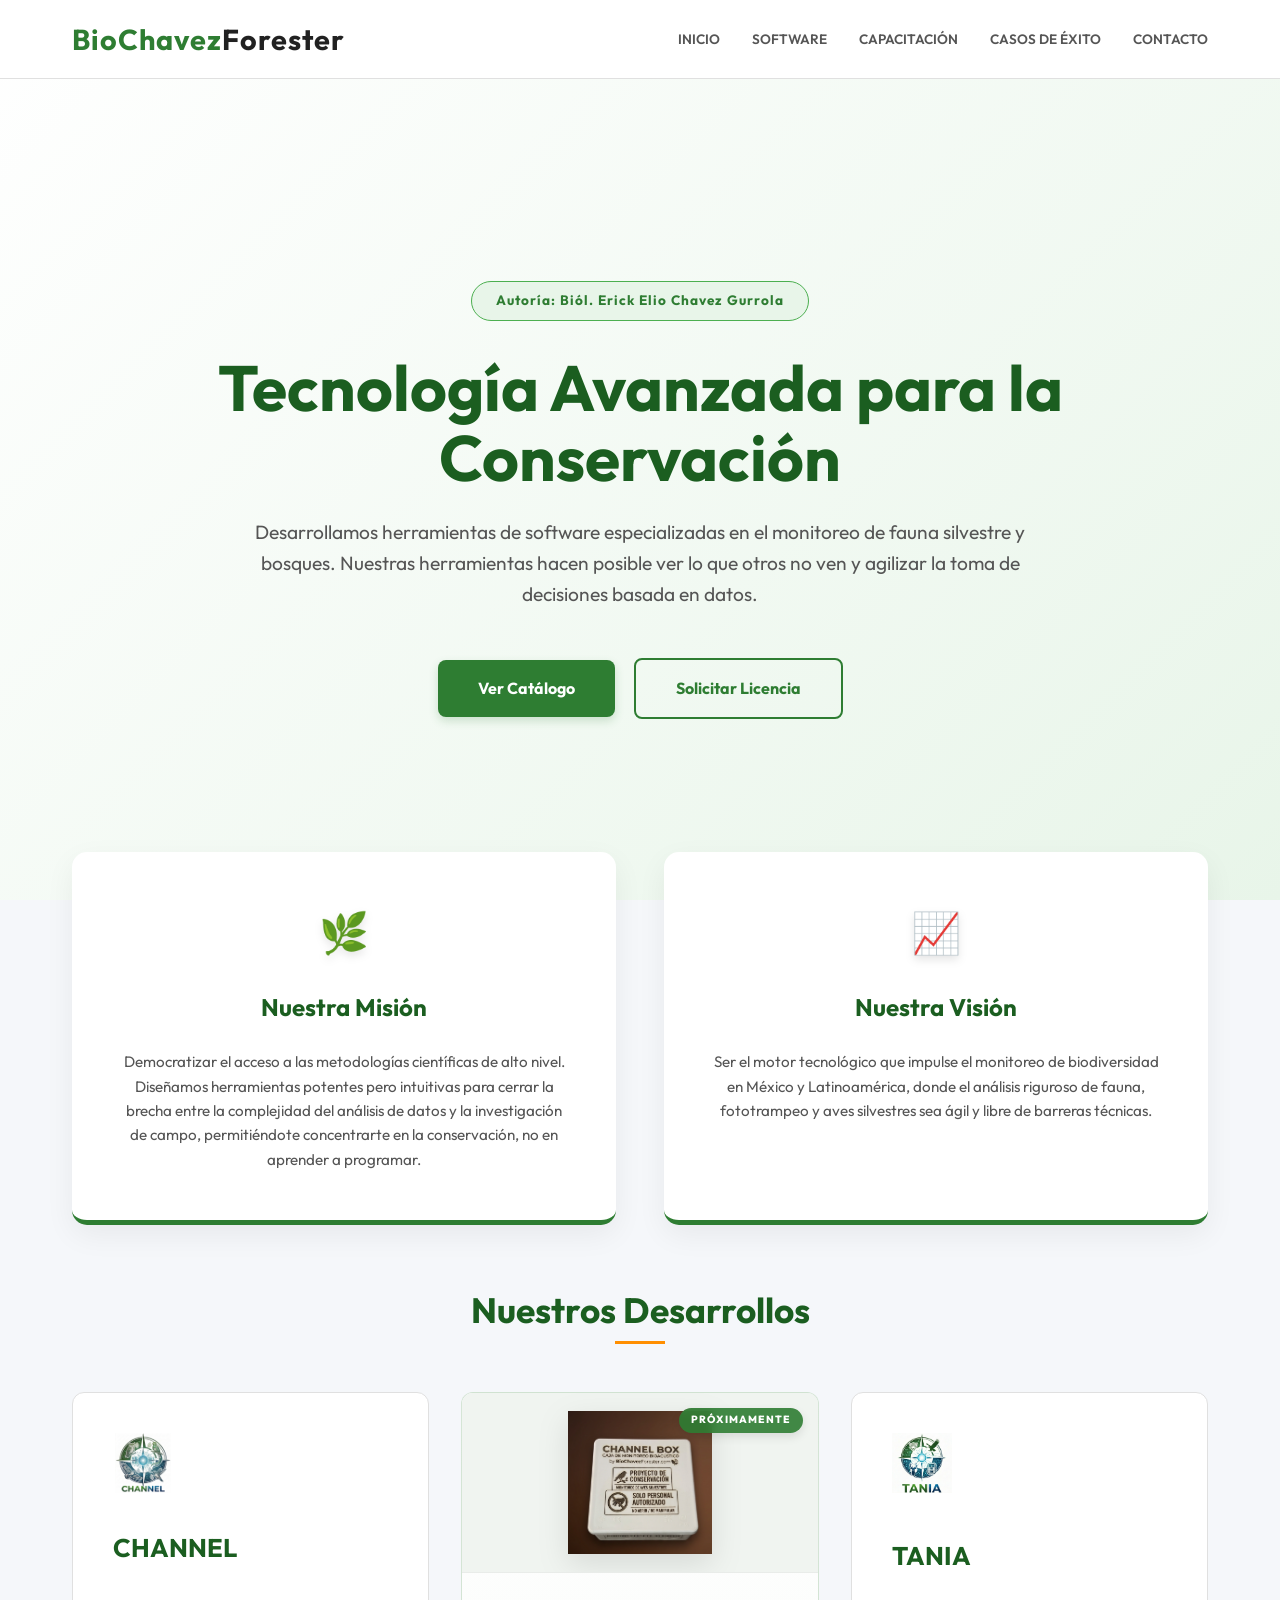
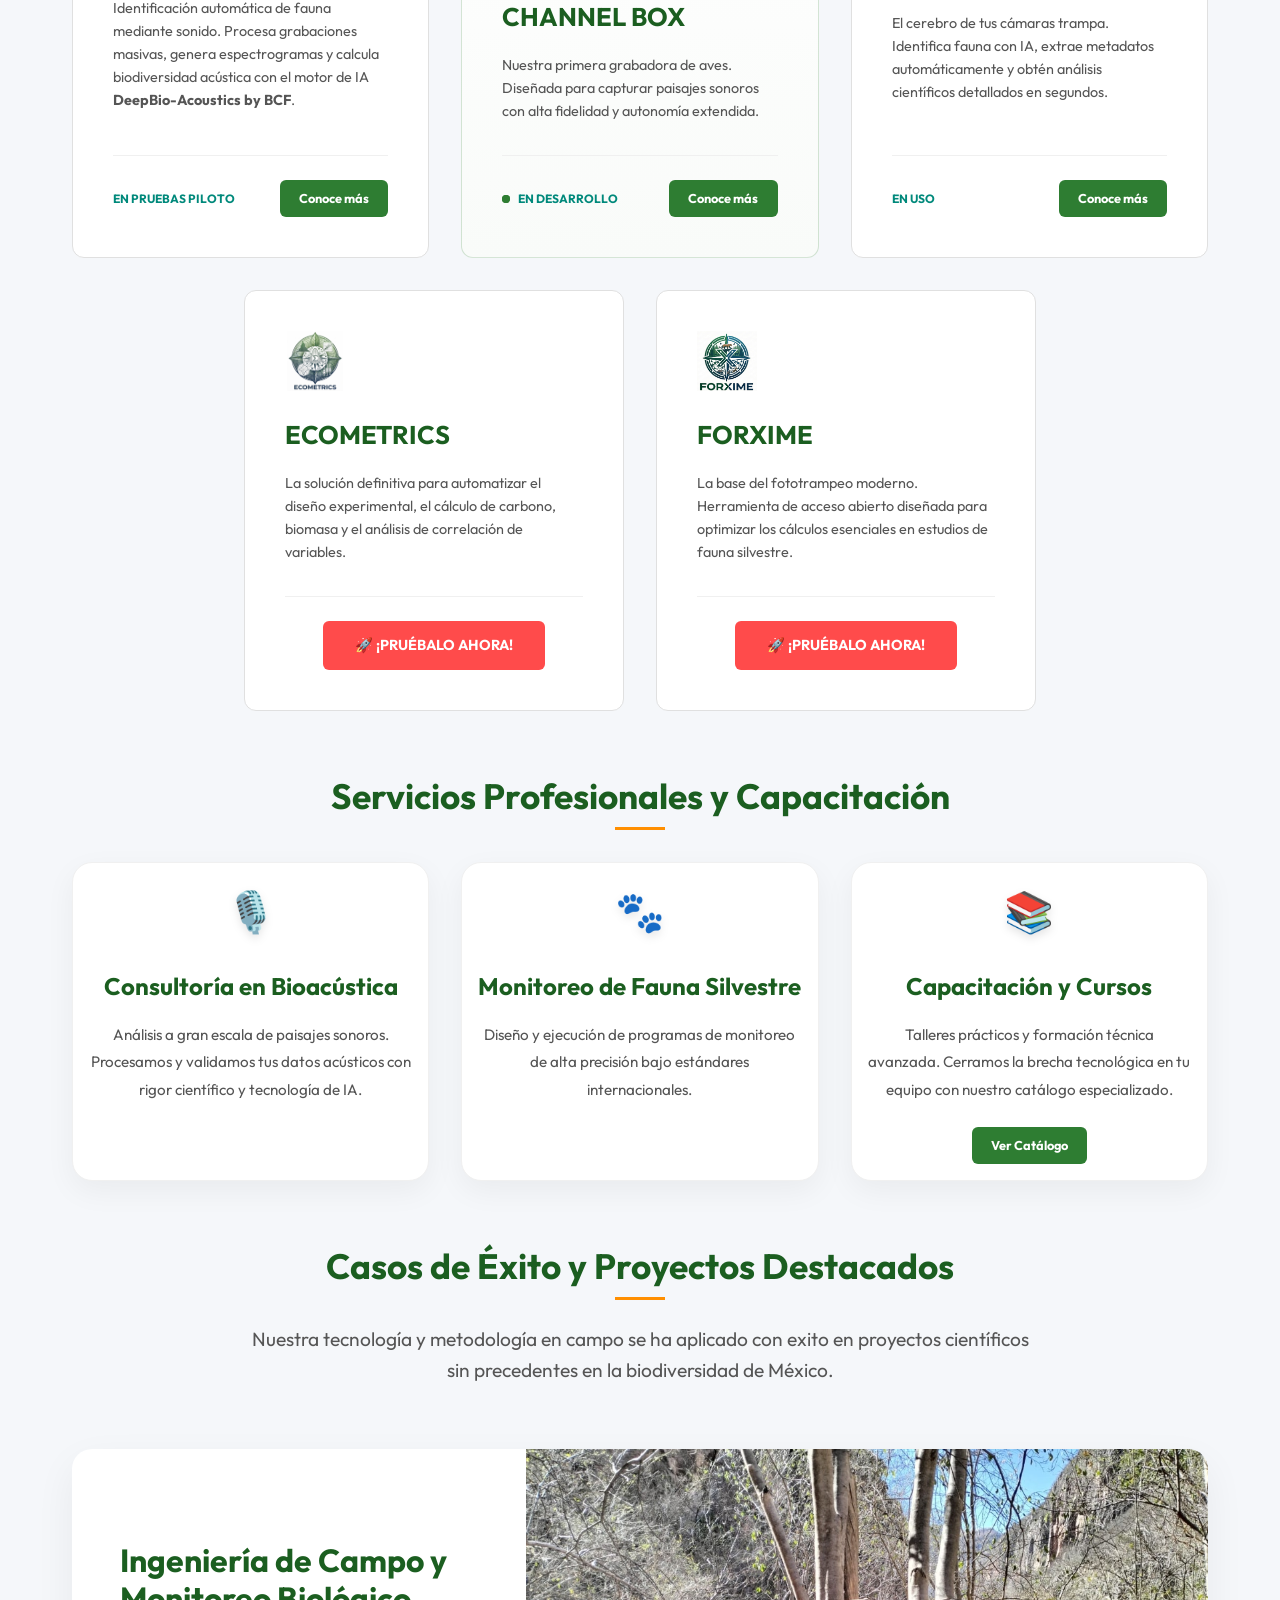
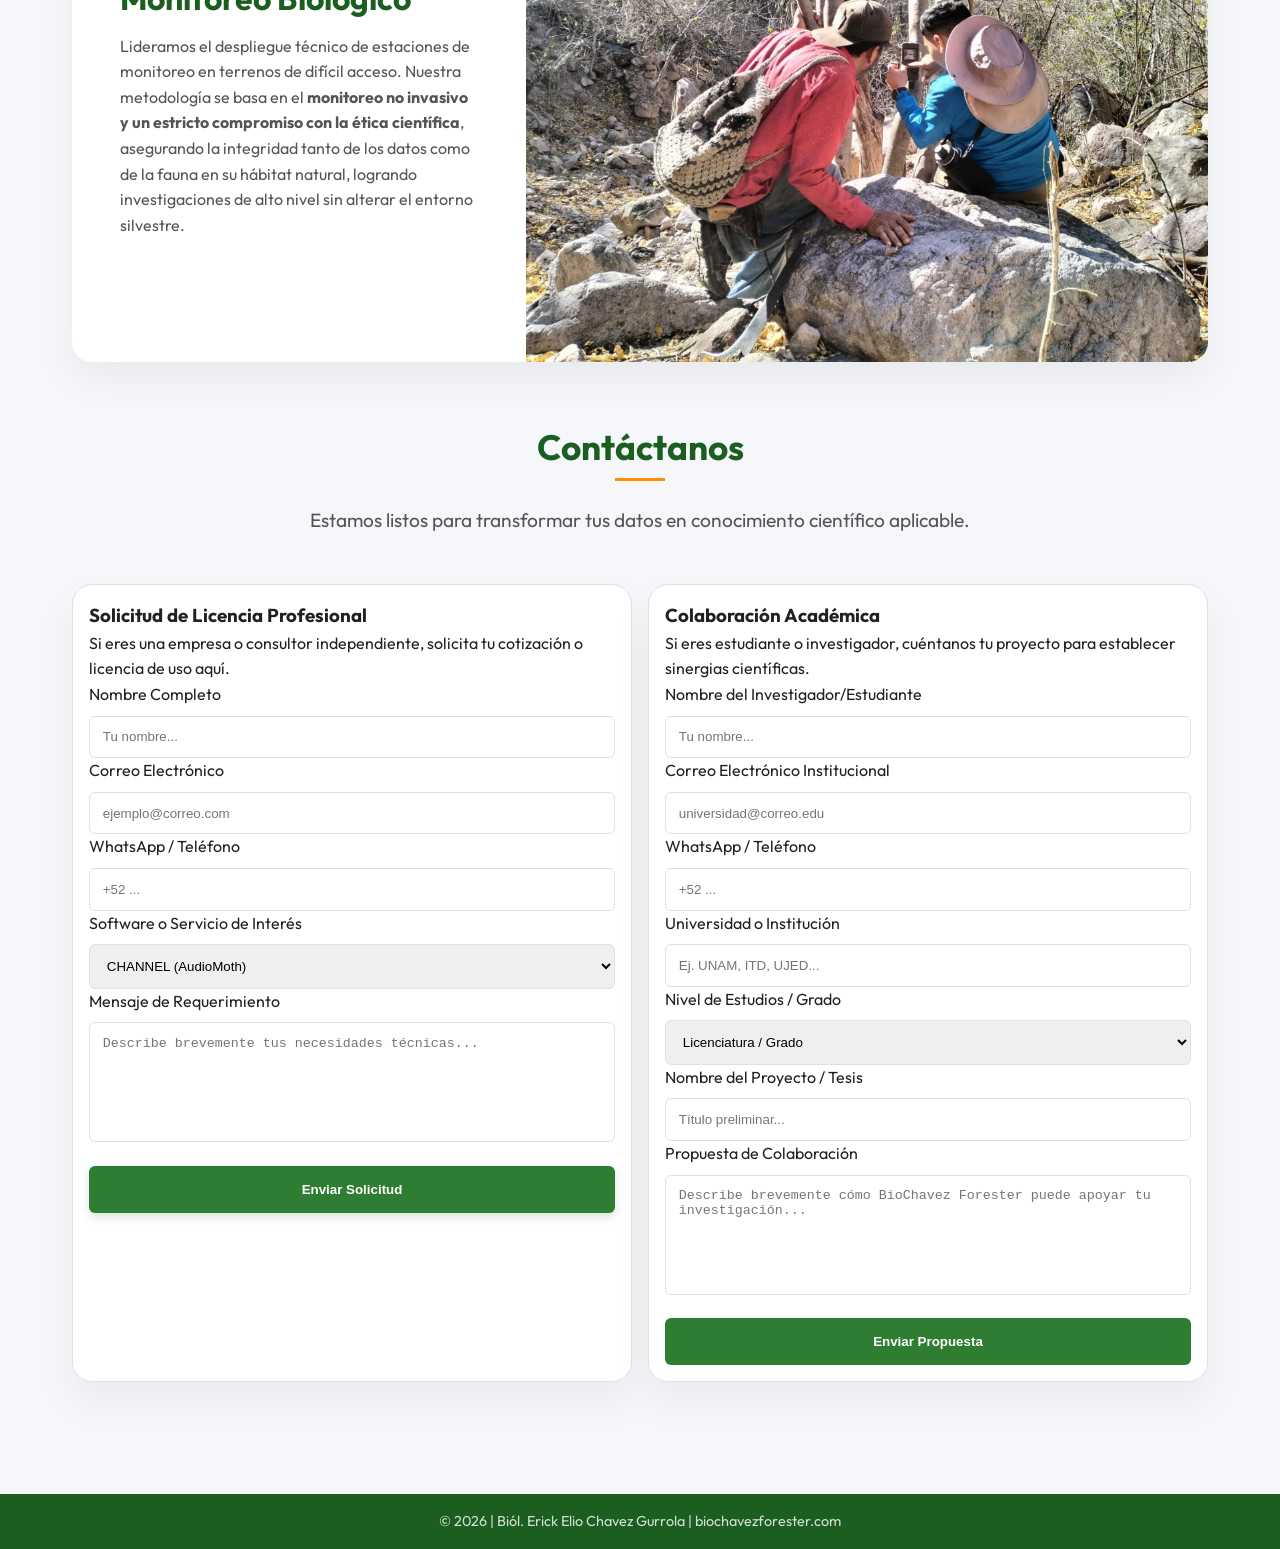
==== commit fd2bd288: "branding: rename bioacoustic model references to Motor DeepBio-Acoustics by BCF" ====
--- a/index.html
+++ b/index.html
@@ -156,10 +156,10 @@
             <!-- CHANNEL -->
             <div class="tool-card">
                 <img src="assets/channel_logo.png"
-                    alt="Logo de CHANNEL - Software de Bioacústica con IA de Google DeepMind" class="tool-card-logo">
+                    alt="Logo de CHANNEL - Software de Bioacústica con IA de vanguardia" class="tool-card-logo">
                 <h3>CHANNEL</h3>
                 <p>Identificación automática de fauna mediante sonido. Procesa grabaciones masivas, genera
-                    espectrogramas y calcula biodiversidad acústica con IA de <b>Google DeepMind</b>.</p>
+                    espectrogramas y calcula biodiversidad acústica con el motor de IA <b>DeepBio-Acoustics by BCF</b>.</p>
                 <div class="tool-footer">
                     <span class="status">En pruebas piloto</span>
                     <a href="channel" class="btn-sm">Conoce más</a>
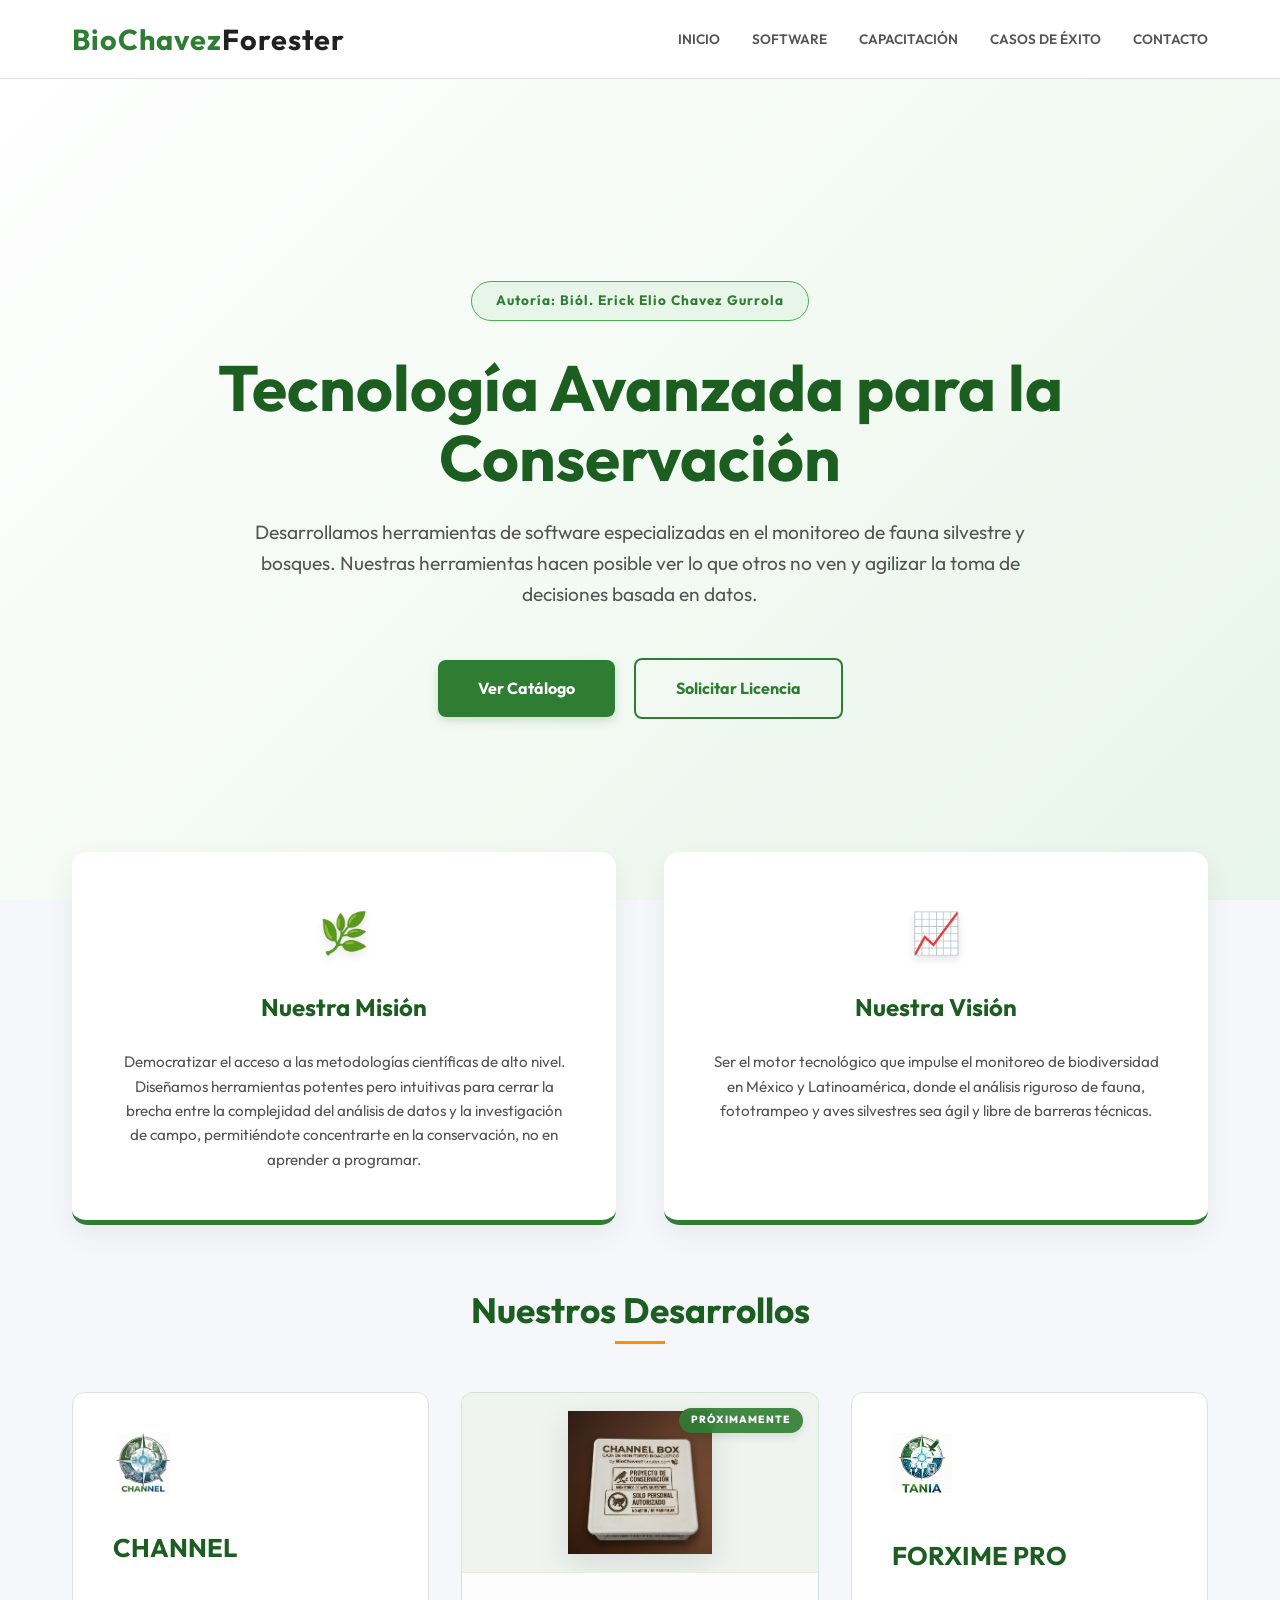
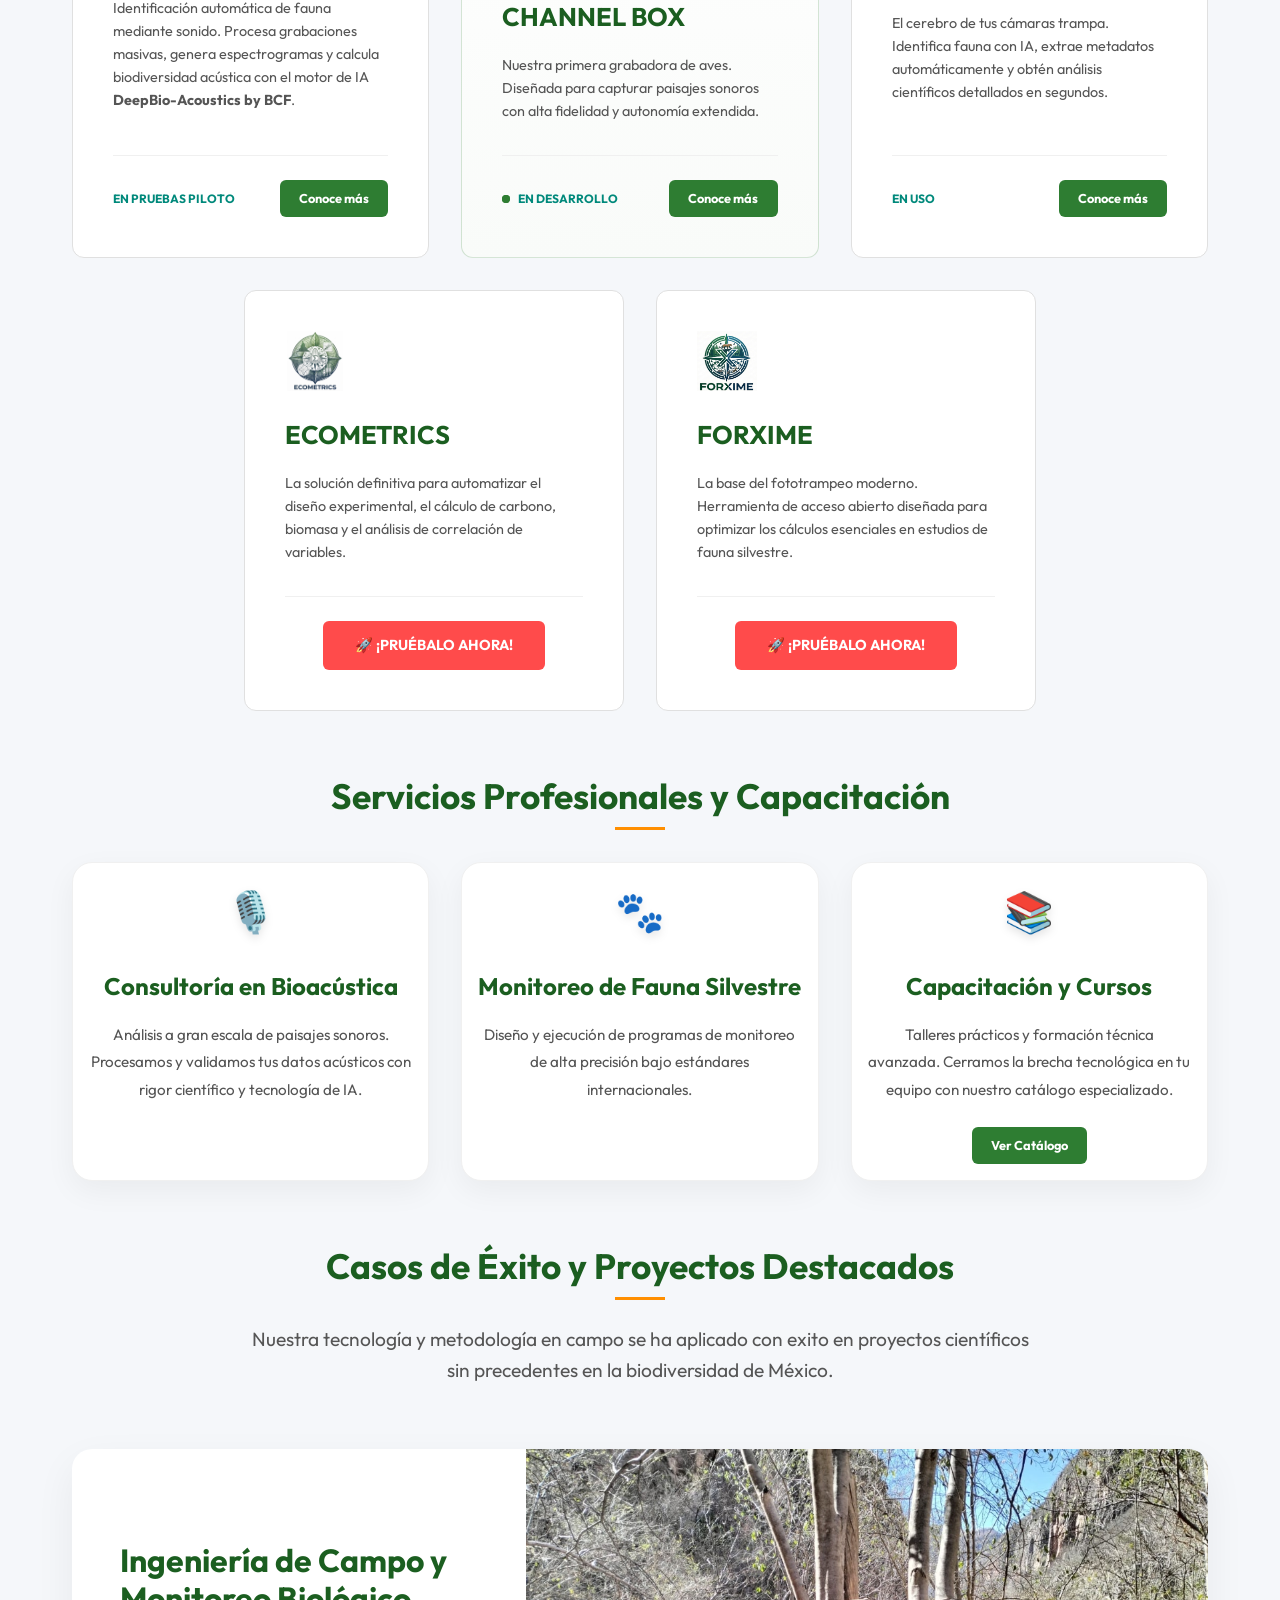
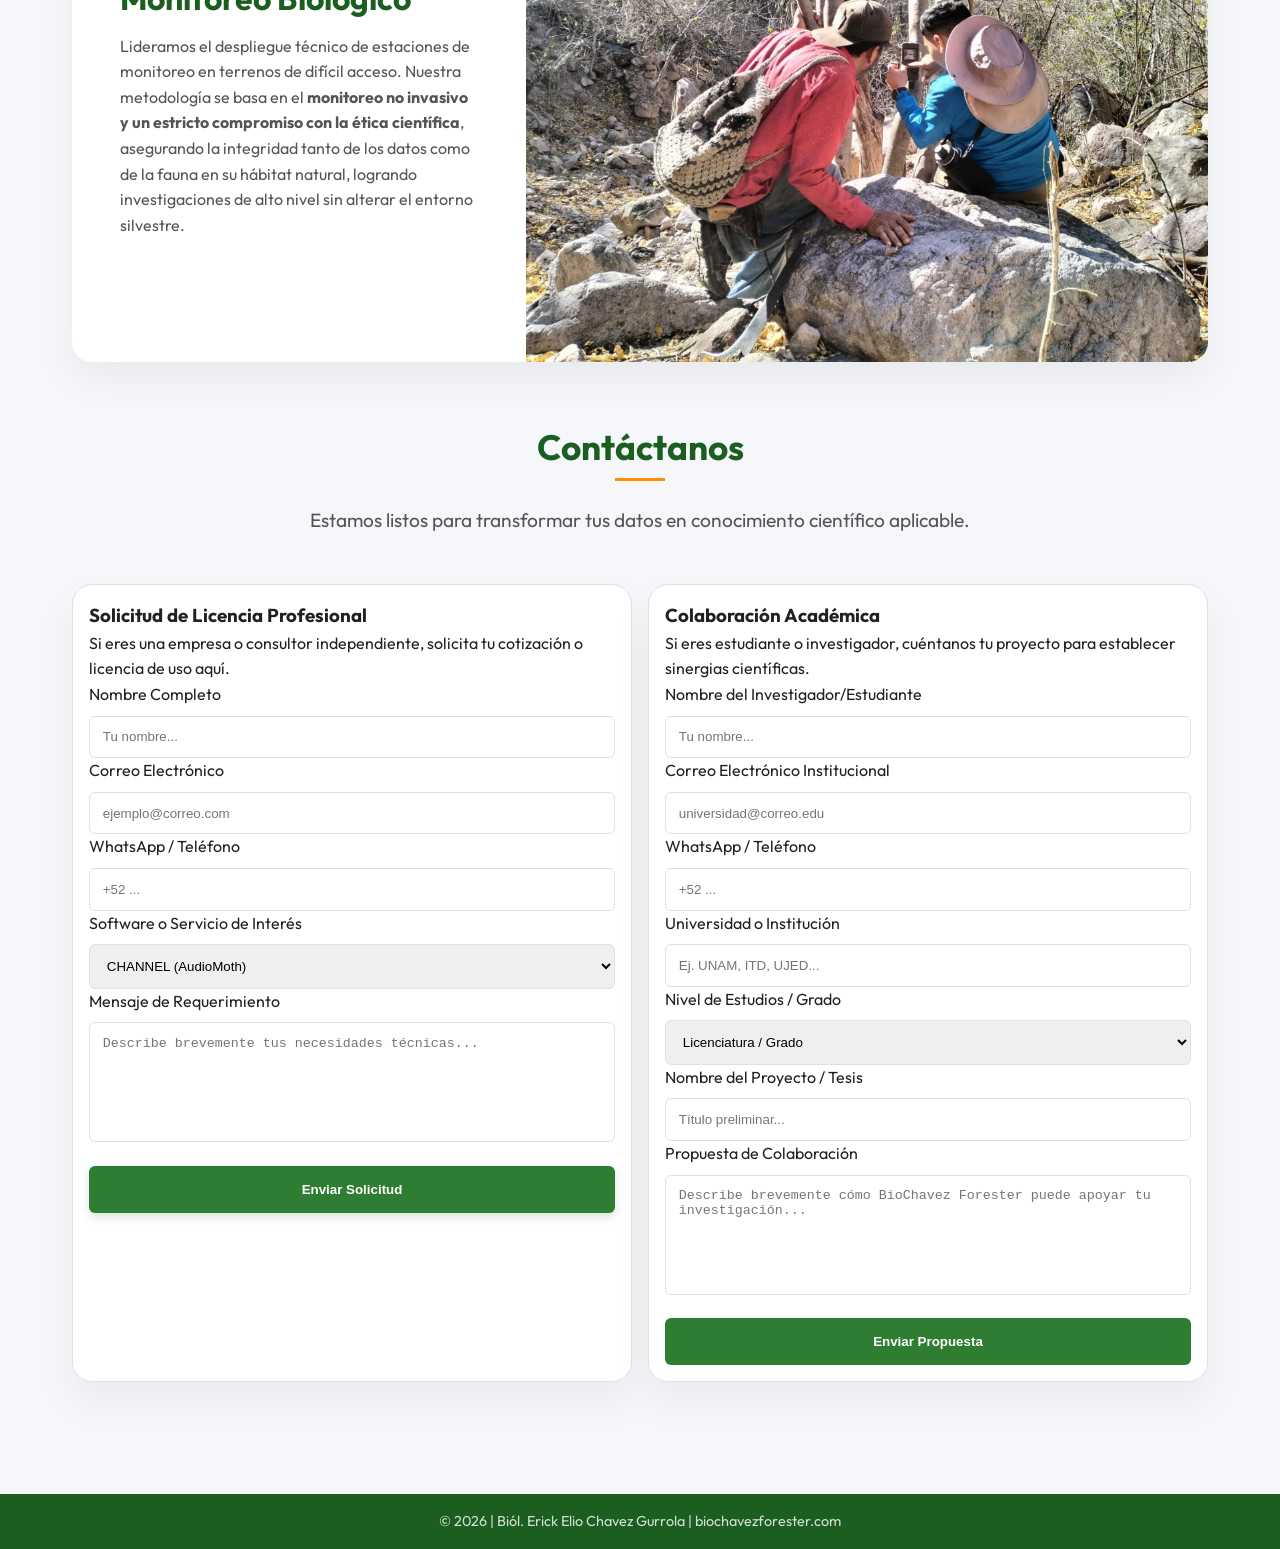
==== commit 01b4deff: "Renombrar TANIA a FORXIME PRO e integrar redirecciones" ====
--- a/index.html
+++ b/index.html
@@ -10,7 +10,7 @@
     <meta name="description"
         content="BioChavez Forester: El ecosistema líder de software profesional para el monitoreo de biodiversidad, fototrampeo avanzado y bioacústica para investigadores.">
     <meta name="keywords"
-        content="fototrampeo, monitoreo de biodiversidad, software ecológico, TANIA, FORXIME, CHANNEL, bioacústica, Erick Elio Chavez Gurrola">
+        content="fototrampeo, monitoreo de biodiversidad, software ecológico, FORXIME PRO, FORXIME, CHANNEL, bioacústica, Erick Elio Chavez Gurrola">
     <meta name="author" content="Biól. Erick Elio Chavez Gurrola">
     <meta name="robots" content="index, follow">
     <link rel="canonical" href="https://biochavezforester.com/">
@@ -65,7 +65,7 @@
       {
         "@context": "https://schema.org",
         "@type": "SoftwareApplication",
-        "name": "TANIA",
+        "name": "FORXIME PRO",
         "operatingSystem": "Windows 10/11",
         "applicationCategory": "BiologySoftware",
         "description": "IA para Identificación de Fauna y Sensores Remotos."
@@ -186,16 +186,16 @@
                 </div>
             </div>
 
-            <!-- TANIA -->
+            <!-- FORXIME PRO -->
             <div class="tool-card">
-                <img src="assets/tania_logo.png"
-                    alt="Logo de TANIA - Inteligencia Artificial para Identificación de Fauna" class="tool-card-logo">
-                <h3>TANIA</h3>
+                <img src="assets/forxime_pro_logo.png"
+                    alt="Logo de FORXIME PRO - Inteligencia Artificial para Identificación de Fauna" class="tool-card-logo">
+                <h3>FORXIME PRO</h3>
                 <p>El cerebro de tus cámaras trampa. Identifica fauna con IA, extrae metadatos automáticamente y obtén
                     análisis científicos detallados en segundos.</p>
                 <div class="tool-footer">
                     <span class="status">En uso</span>
-                    <a href="tania" class="btn-sm">Conoce más</a>
+                    <a href="forxime-pro" class="btn-sm">Conoce más</a>
                 </div>
             </div>
 
@@ -348,7 +348,7 @@
                         <label>Software o Servicio de Interés</label>
                         <select name="software">
                             <option value="CHANNEL">CHANNEL (AudioMoth)</option>
-                            <option value="TANIA">TANIA (Biodiversidad)</option>
+                            <option value="FORXIME PRO">FORXIME PRO (Biodiversidad)</option>
                             <option value="ECOMETRICS">ECOMETRICS (Diseño Experimental)</option>
                             <option value="CONSULTORIA">Consultoría Especializada</option>
                         </select>
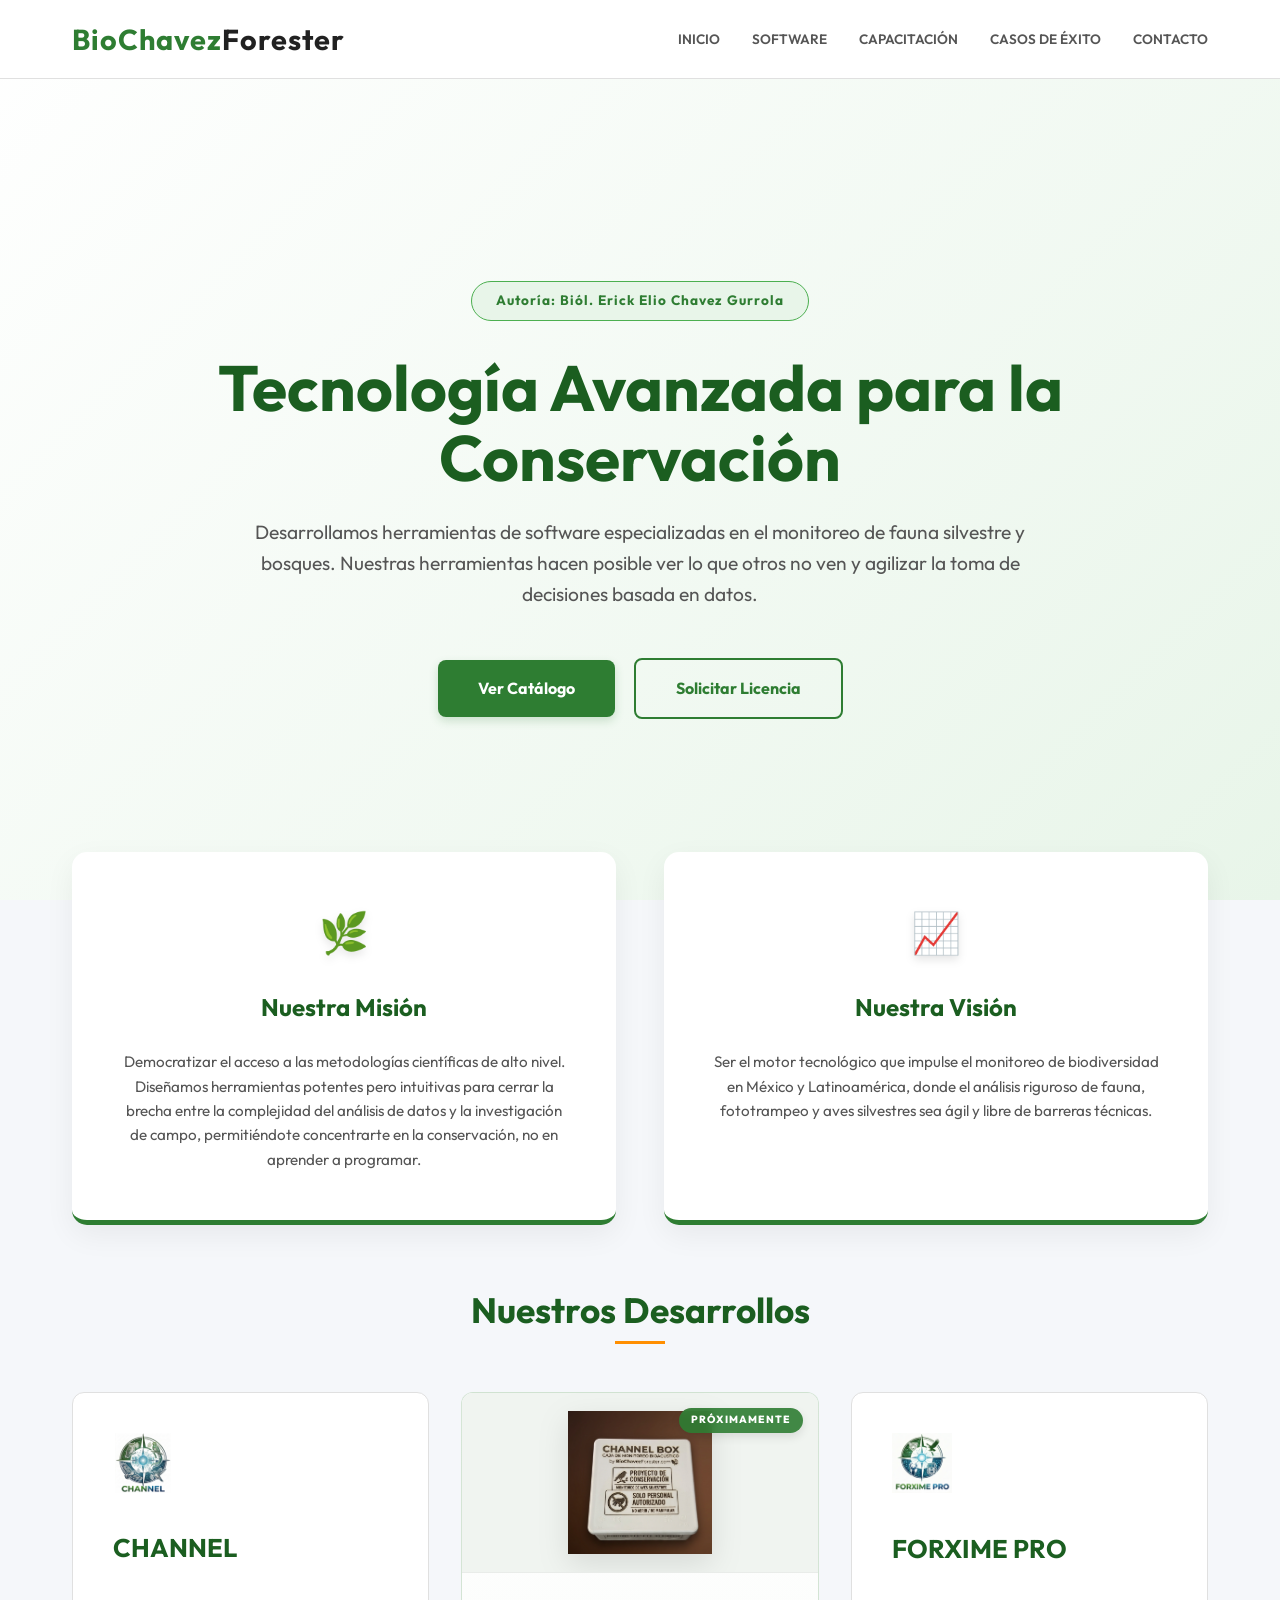
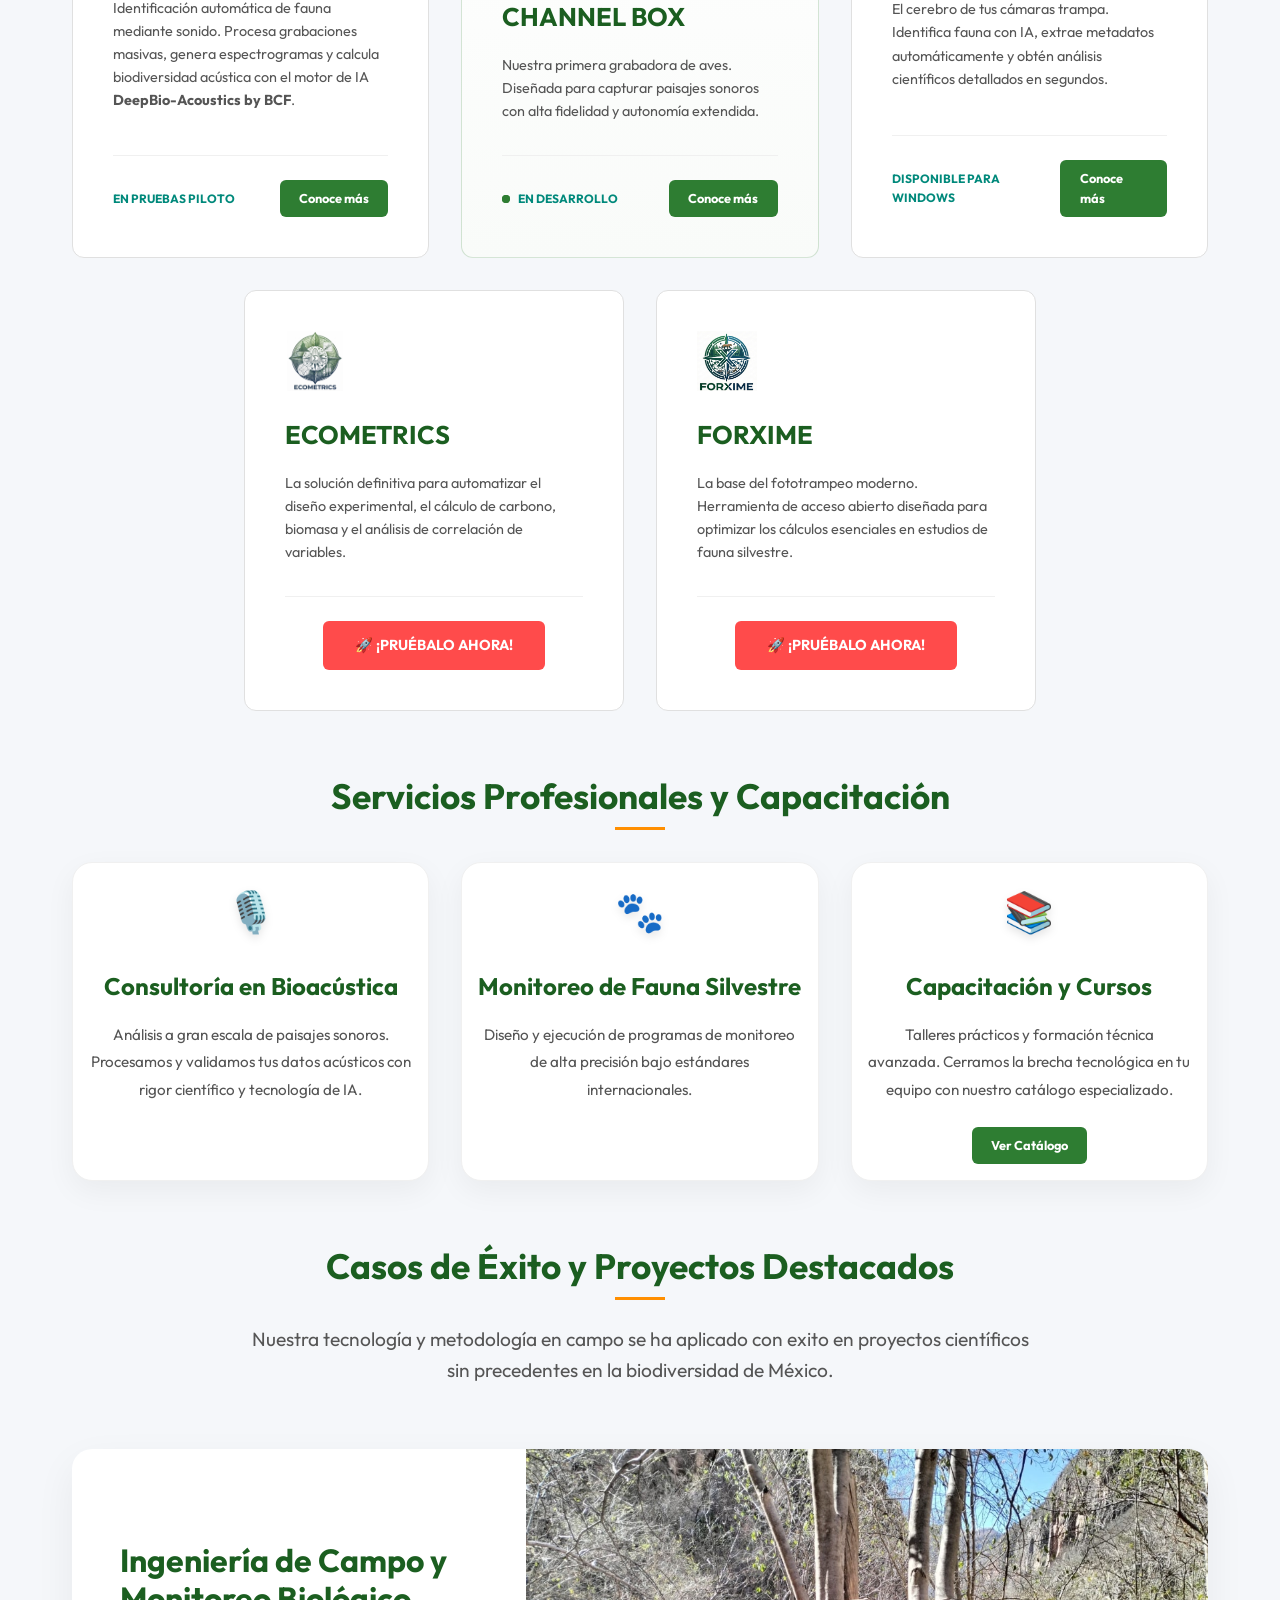
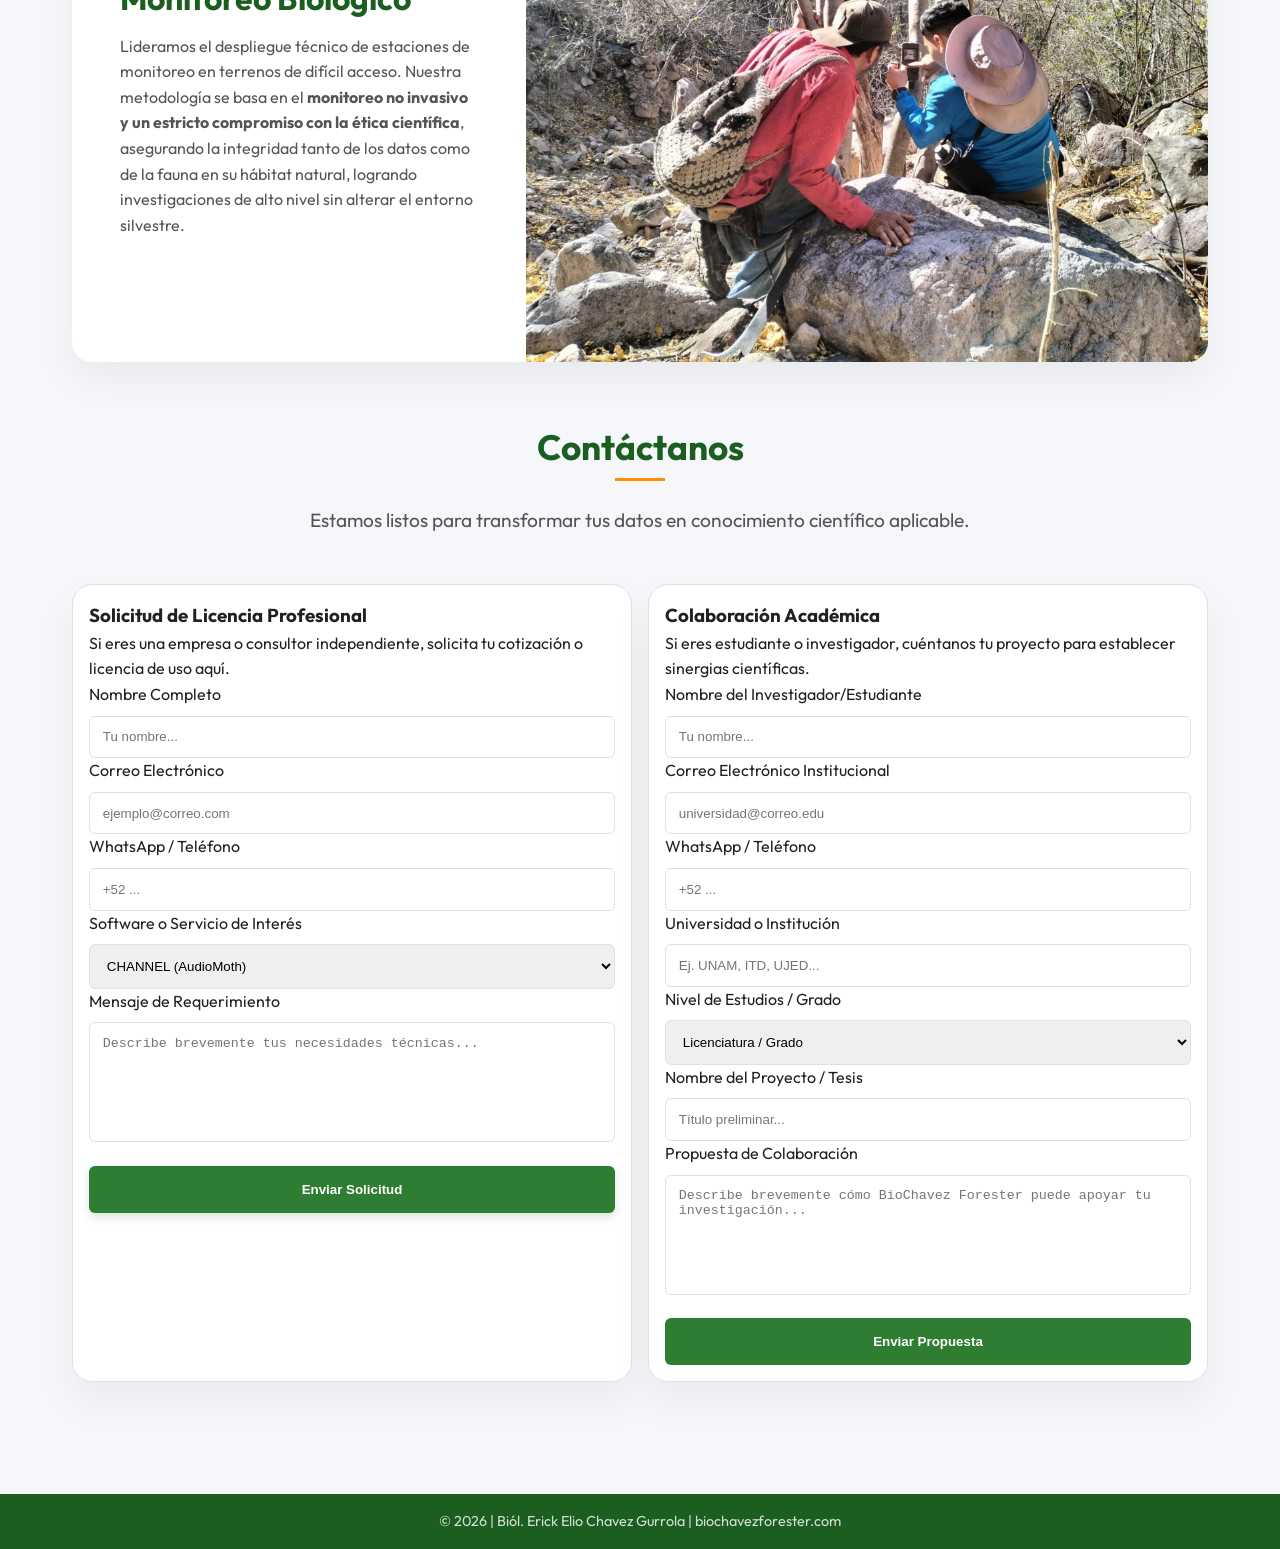
==== commit 4d27df82: "Update FORXIME PRO status to Disponible para Windows on index page" ====
--- a/index.html
+++ b/index.html
@@ -194,7 +194,7 @@
                 <p>El cerebro de tus cámaras trampa. Identifica fauna con IA, extrae metadatos automáticamente y obtén
                     análisis científicos detallados en segundos.</p>
                 <div class="tool-footer">
-                    <span class="status">En uso</span>
+                    <span class="status">Disponible para Windows</span>
                     <a href="forxime-pro" class="btn-sm">Conoce más</a>
                 </div>
             </div>
--- a/styles.css
+++ b/styles.css
@@ -613,6 +613,33 @@
 .hamburger {
     display: none;
     cursor: pointer;
+    background: none;
+    border: none;
+    padding: 0.5rem;
+    z-index: 1100;
+}
+
+.hamburger span {
+    display: block;
+    width: 25px;
+    height: 3px;
+    background-color: var(--primary-green);
+    margin: 5px 0;
+    transition: all 0.3s ease;
+    border-radius: 2px;
+}
+
+/* Transformar hamburguesa a X cuando esté activo */
+.hamburger.toggle span:nth-child(1) {
+    transform: rotate(-45deg) translate(-5px, 6px);
+}
+
+.hamburger.toggle span:nth-child(2) {
+    opacity: 0;
+}
+
+.hamburger.toggle span:nth-child(3) {
+    transform: rotate(45deg) translate(-5px, -6px);
 }
 
 @keyframes fadeInUp {
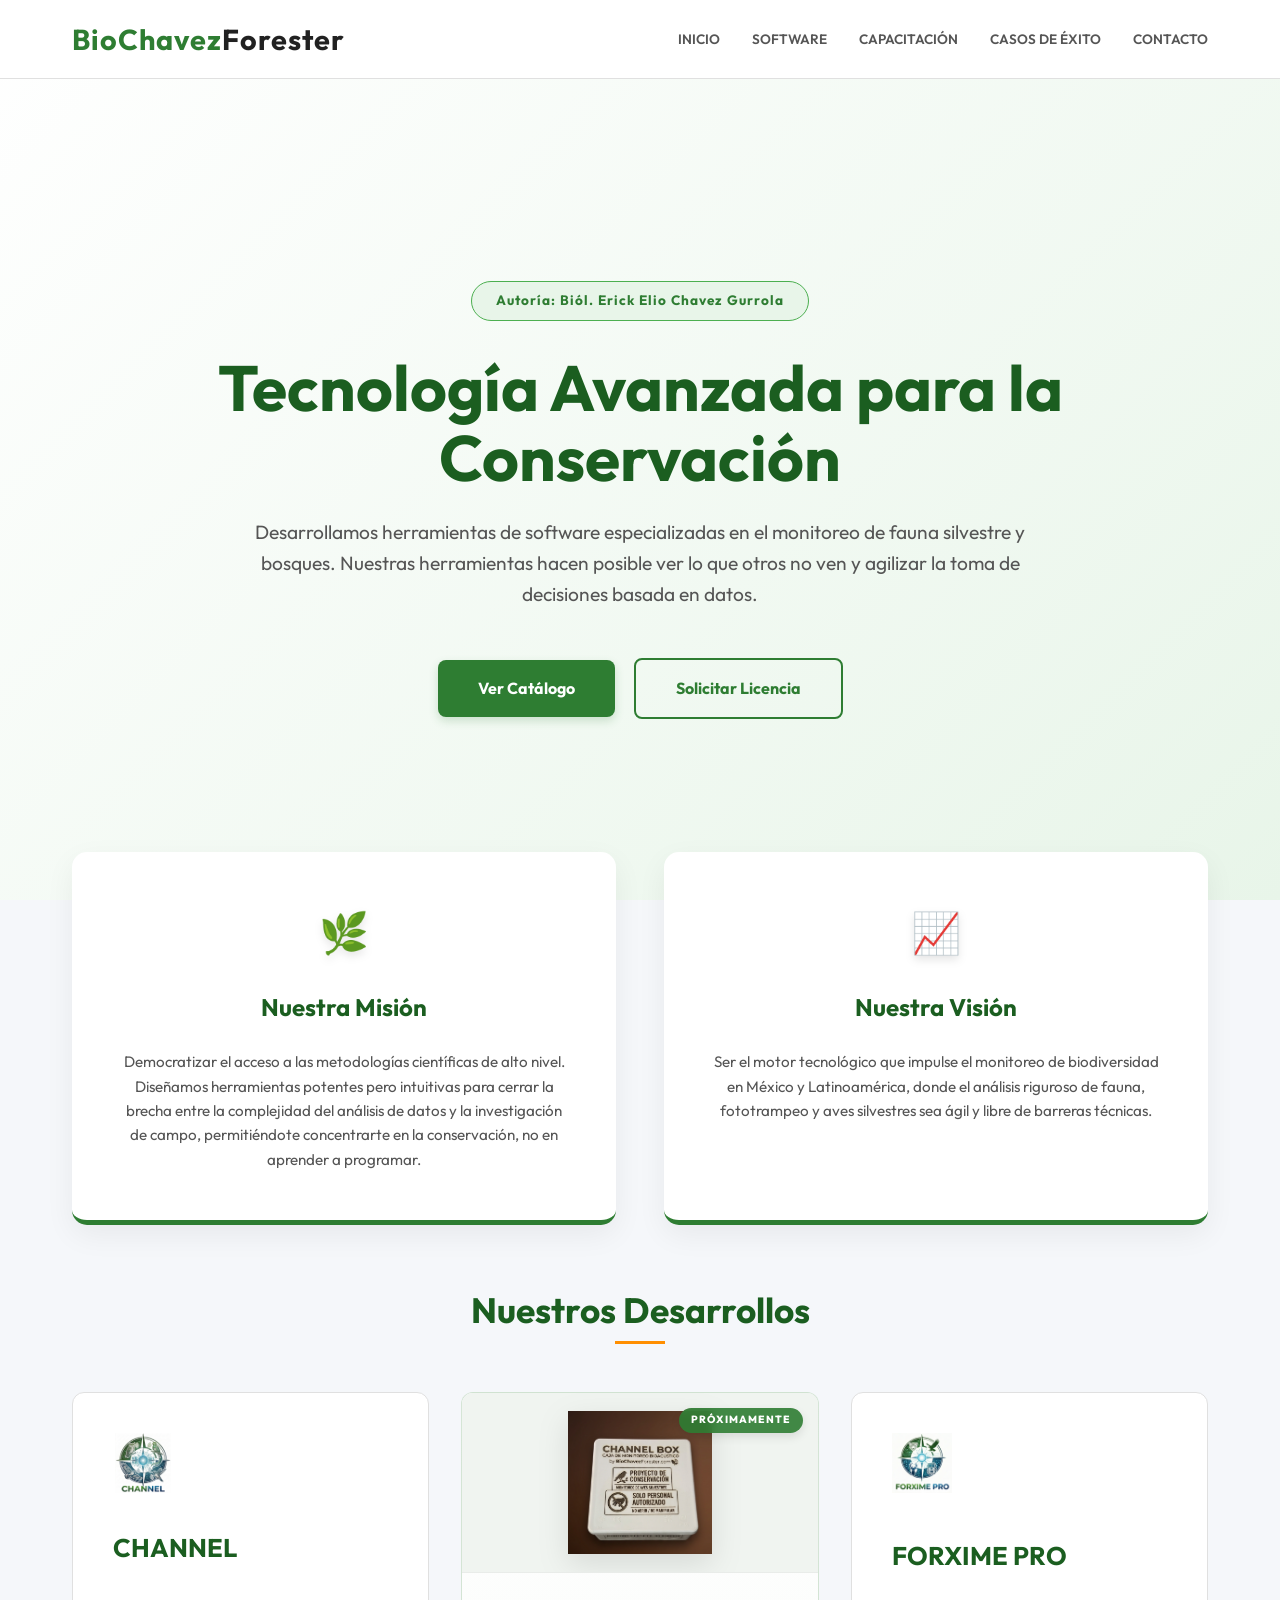
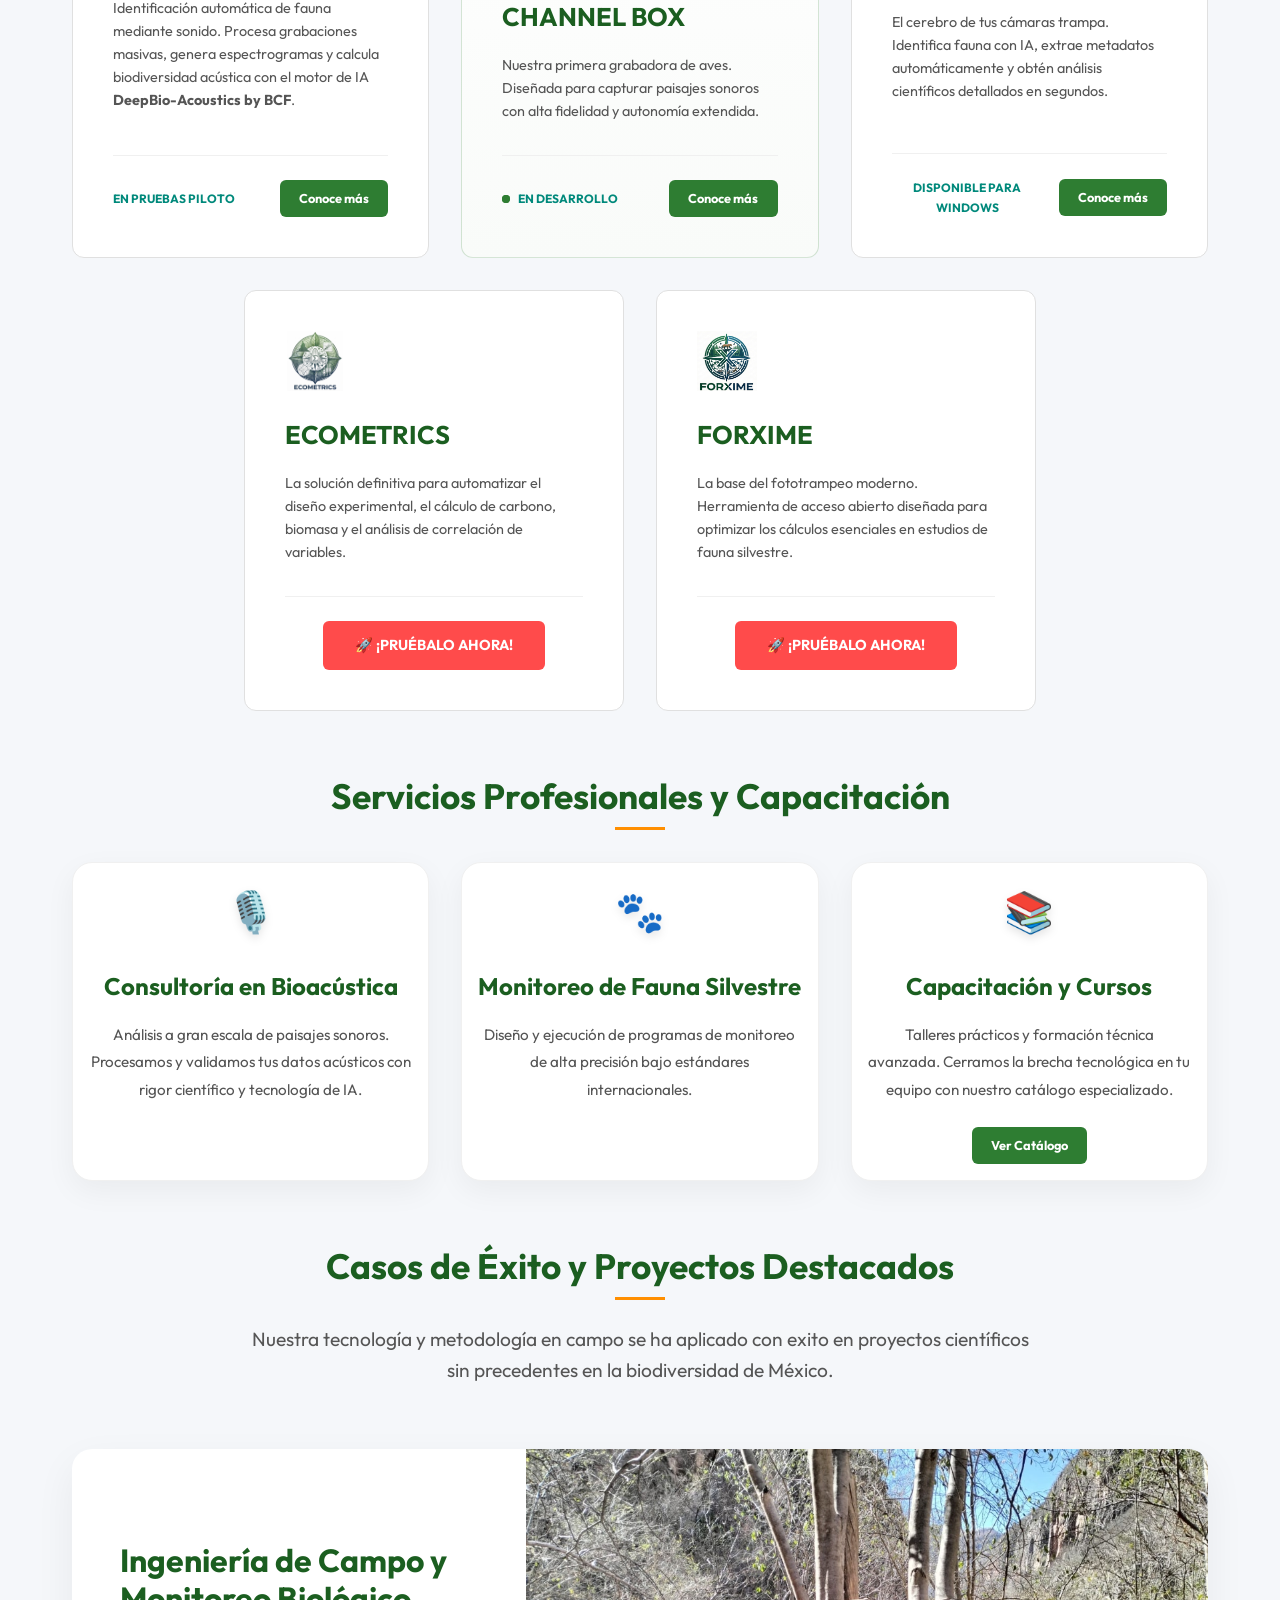
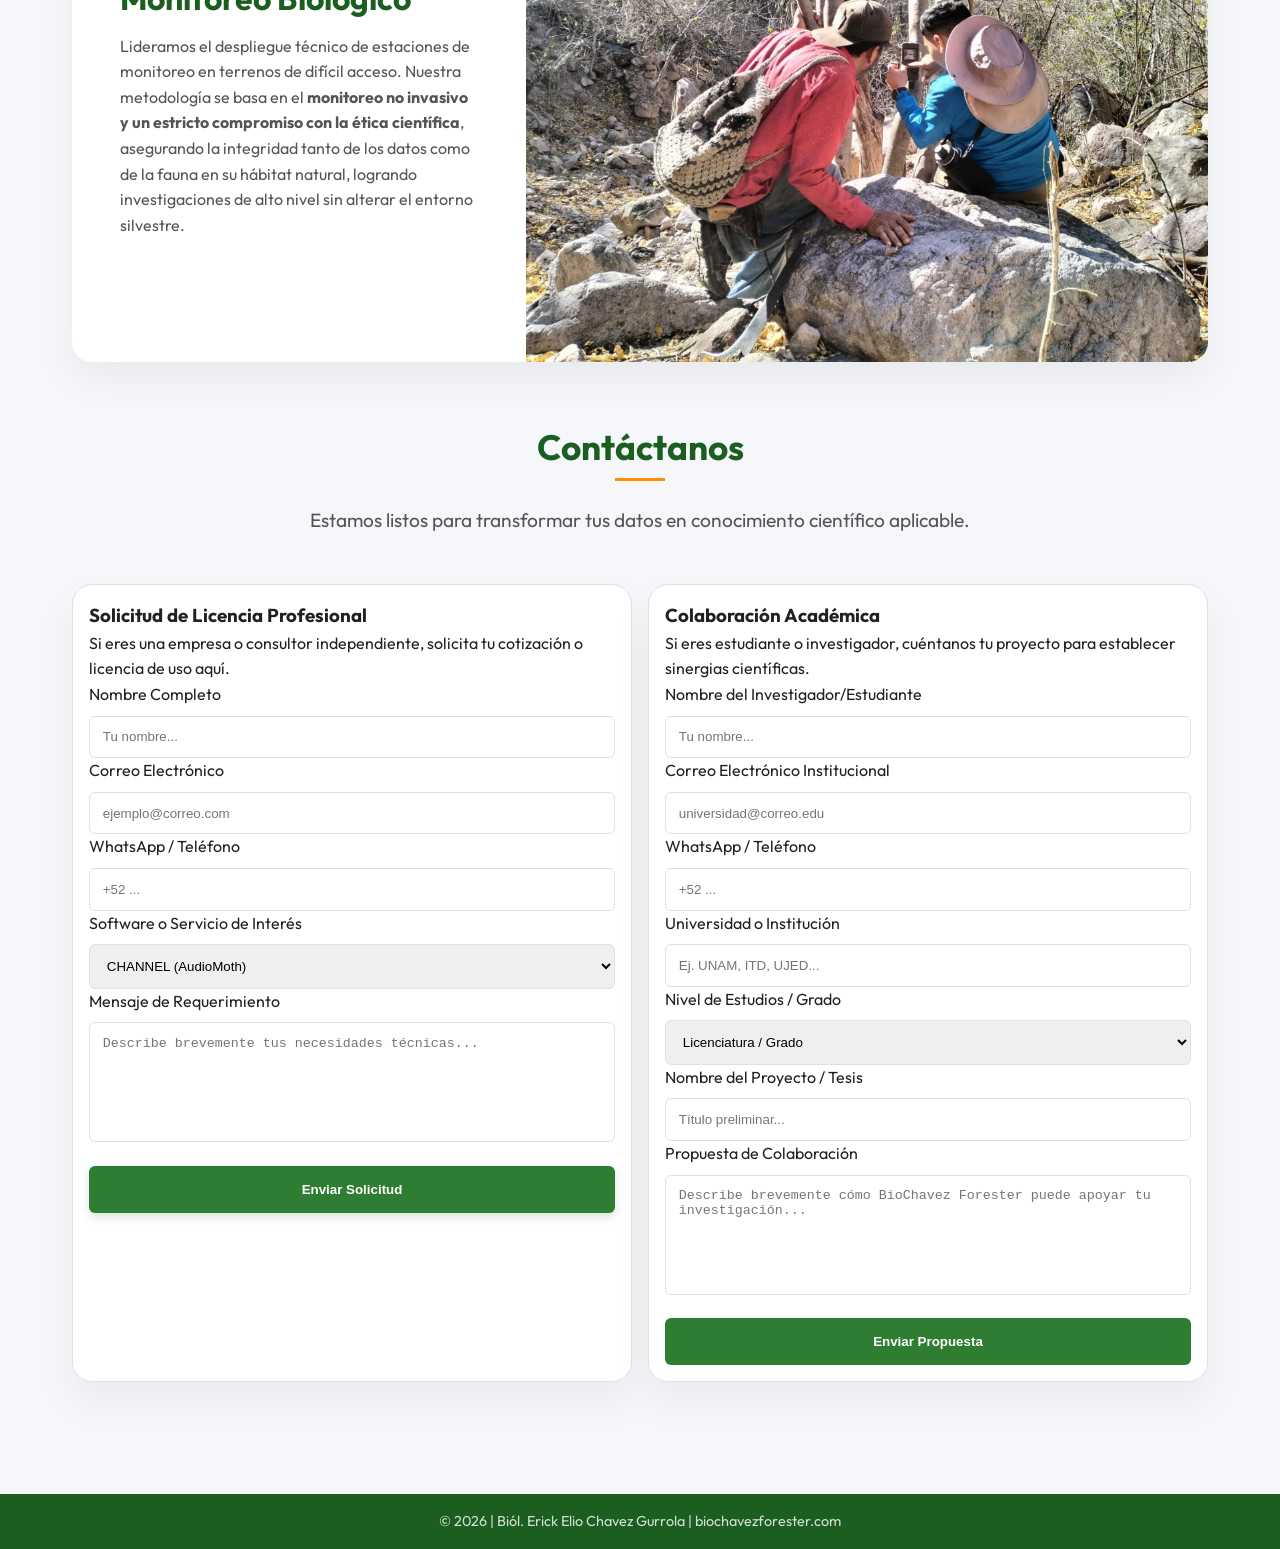
==== commit 30dc00ee: "Style FORXIME PRO status badge to center it on the left space and prevent cramped spacing" ====
--- a/index.html
+++ b/index.html
@@ -194,7 +194,7 @@
                 <p>El cerebro de tus cámaras trampa. Identifica fauna con IA, extrae metadatos automáticamente y obtén
                     análisis científicos detallados en segundos.</p>
                 <div class="tool-footer">
-                    <span class="status">Disponible para Windows</span>
+                    <span class="status" style="flex: 1; text-align: center; margin-right: 1rem;">Disponible para Windows</span>
                     <a href="forxime-pro" class="btn-sm">Conoce más</a>
                 </div>
             </div>
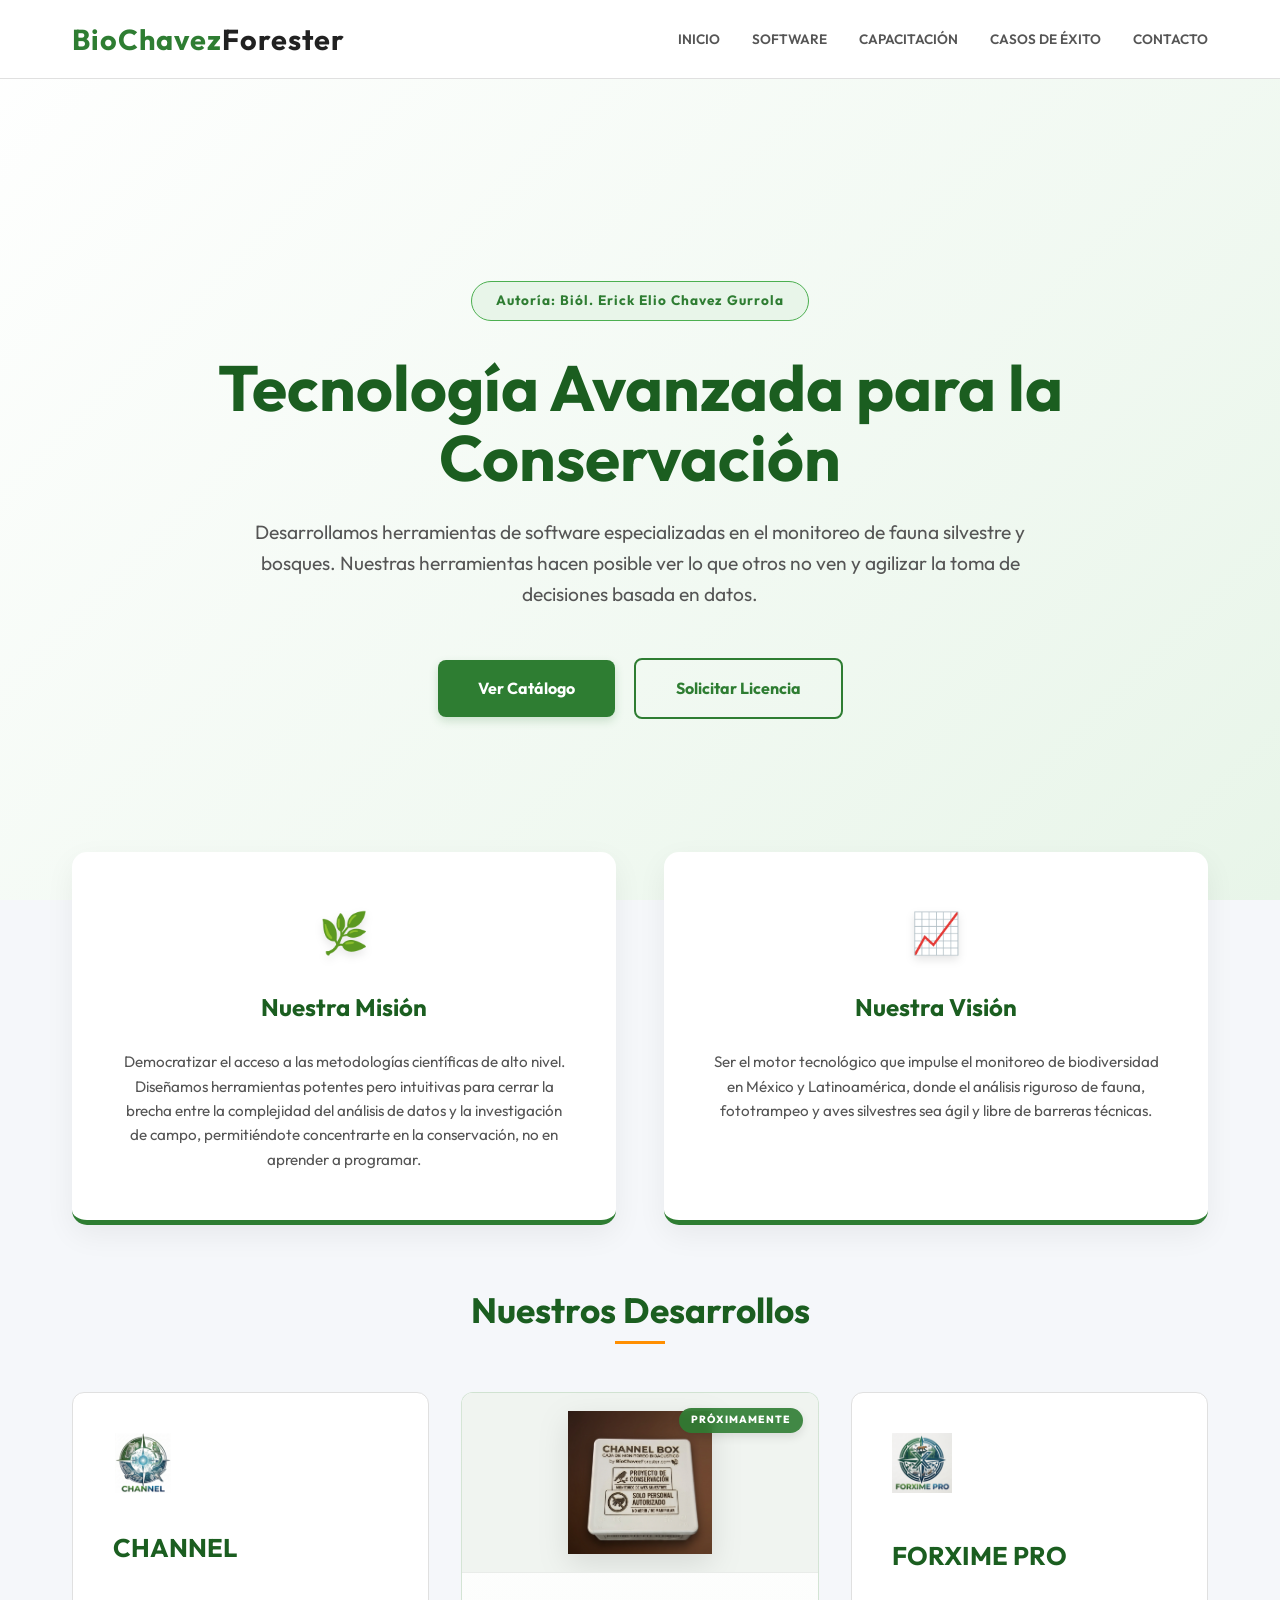
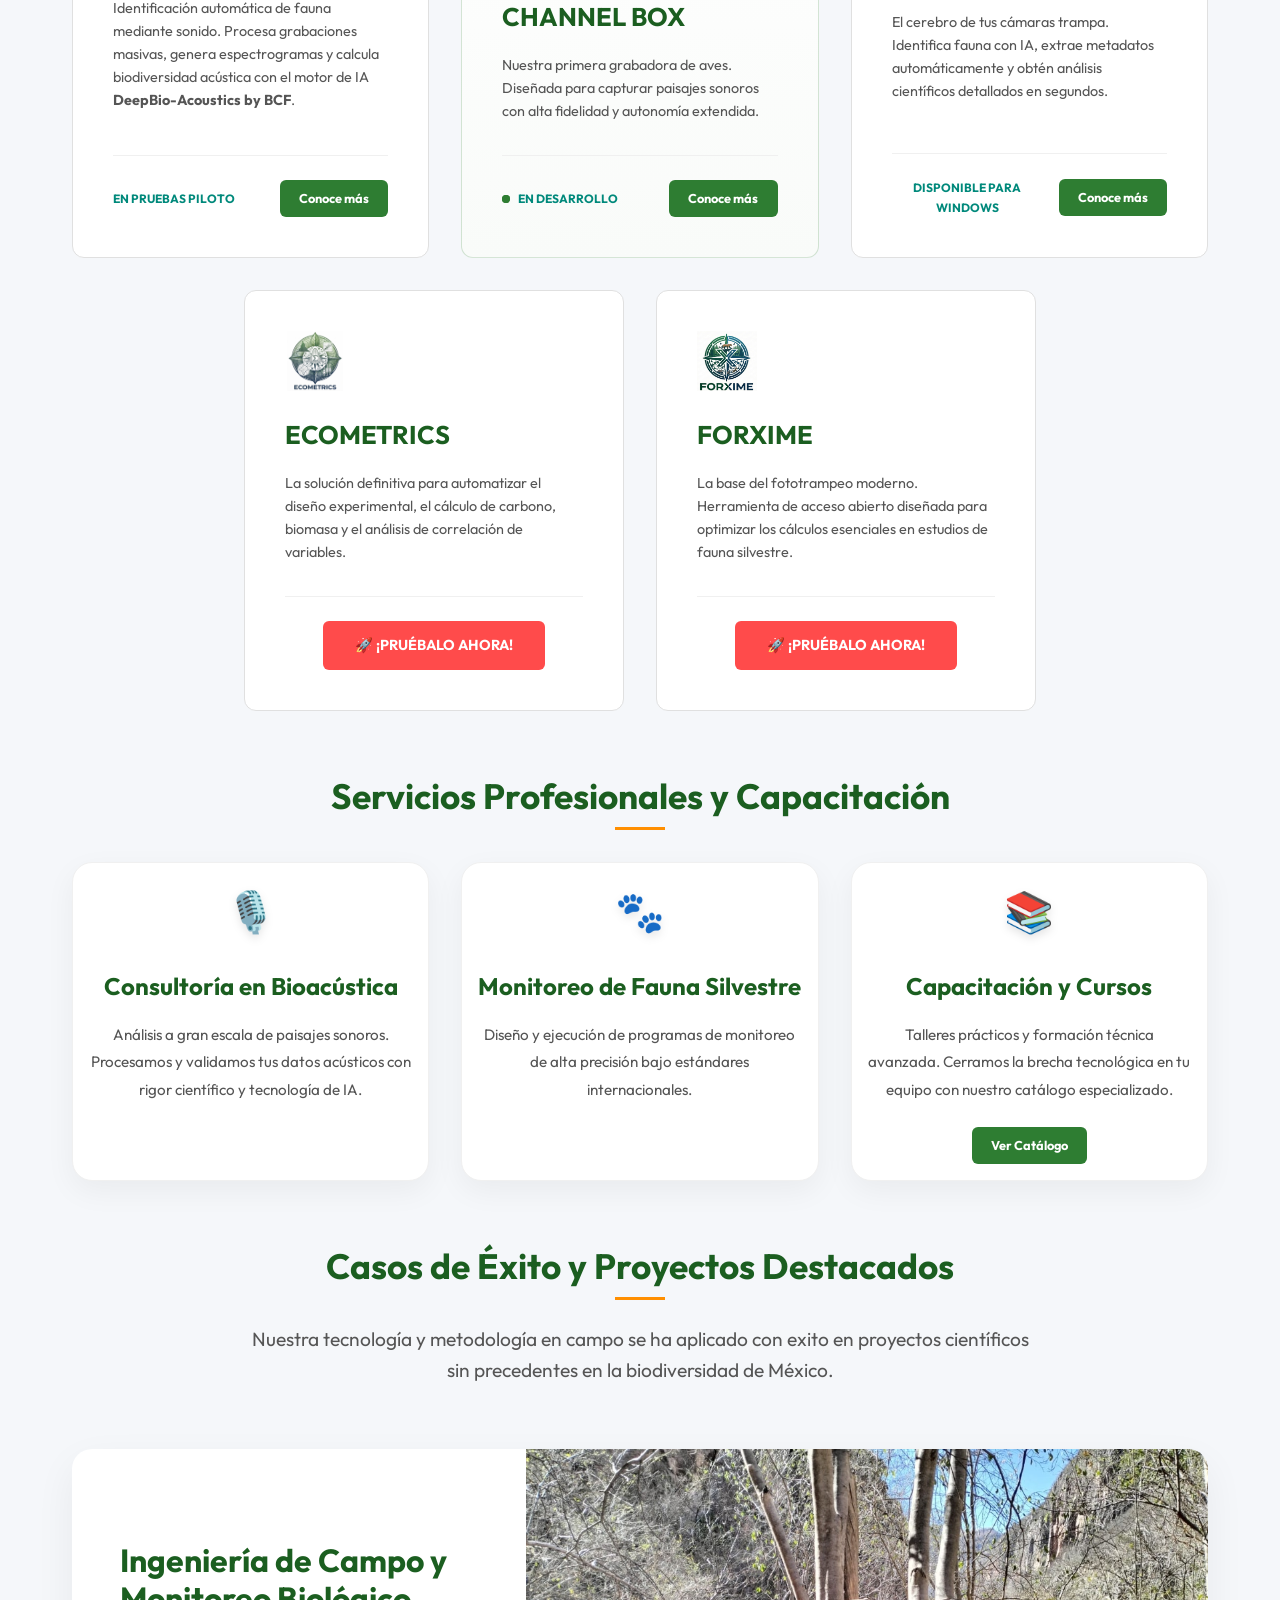
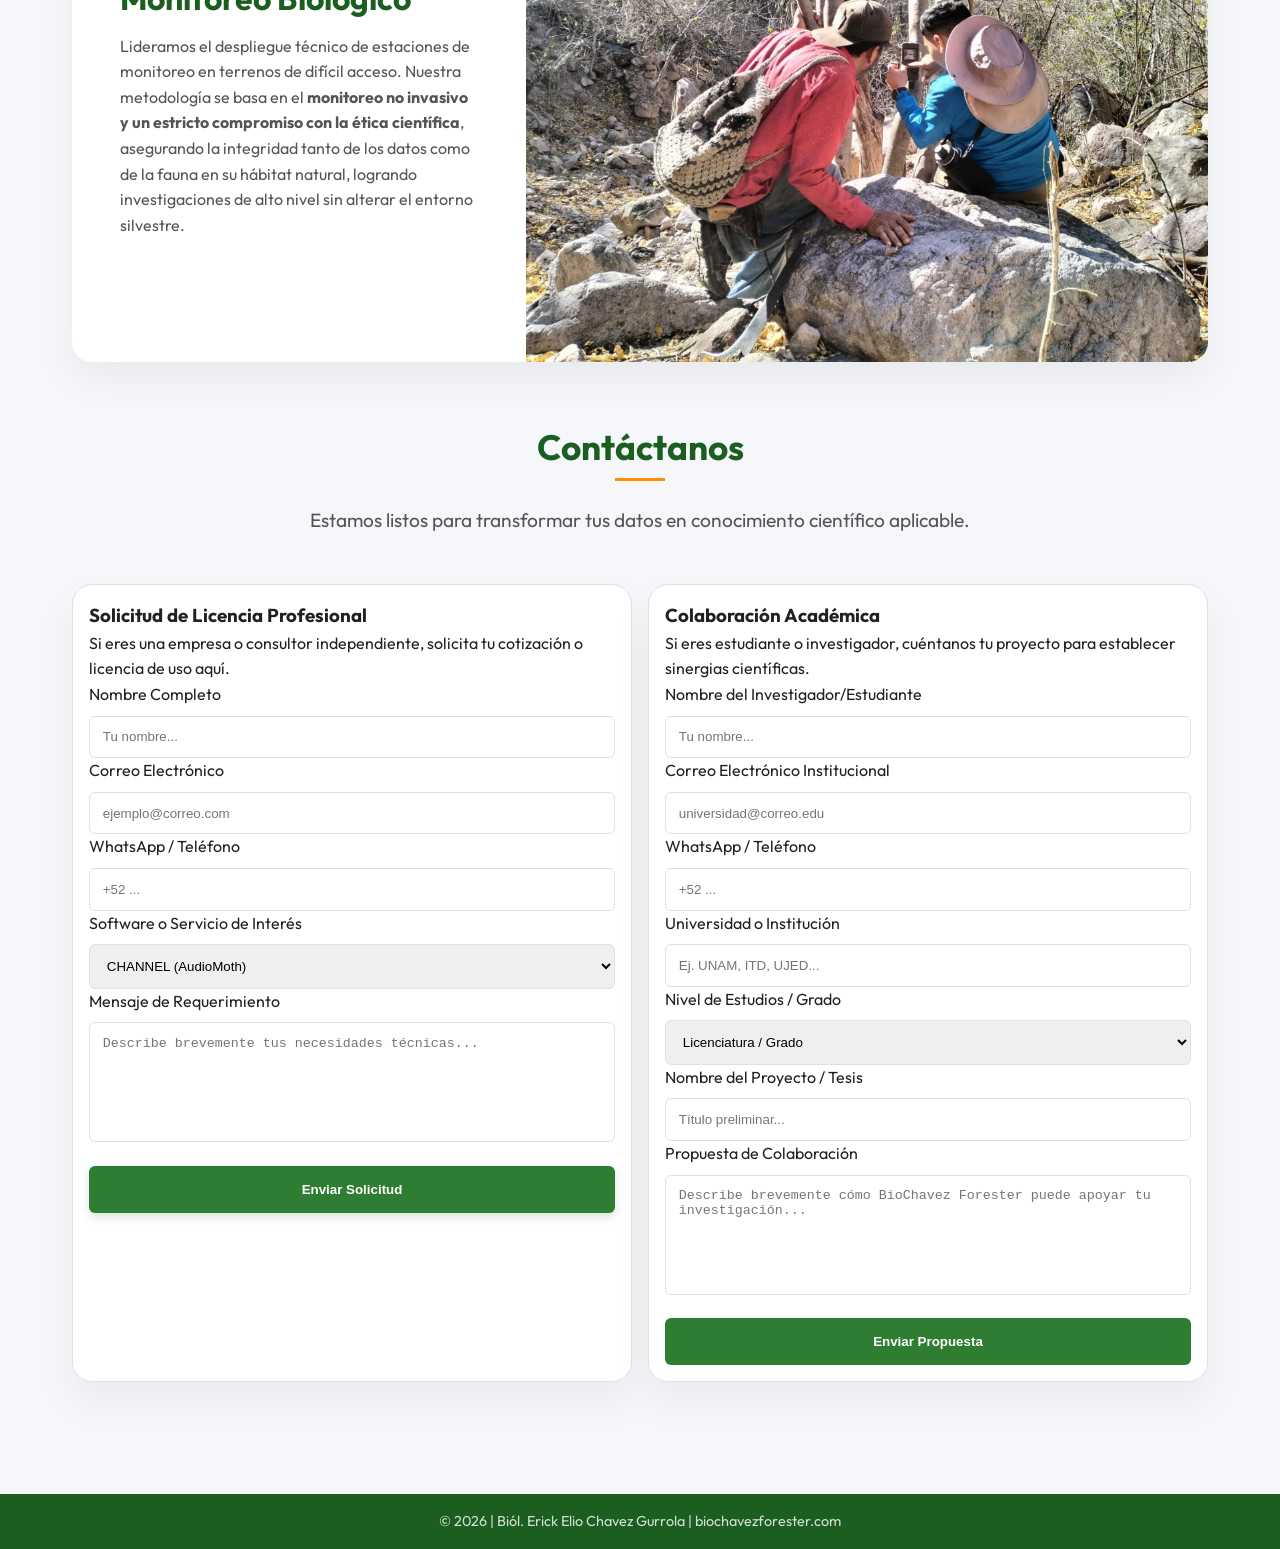
==== commit 38a508cb: "Update FORXIME PRO logo" ====
--- a/index.html
+++ b/index.html
@@ -188,7 +188,7 @@
 
             <!-- FORXIME PRO -->
             <div class="tool-card">
-                <img src="assets/forxime_pro_logo.png"
+                <img src="assets/forxime_pro_logo.jpg"
                     alt="Logo de FORXIME PRO - Inteligencia Artificial para Identificación de Fauna" class="tool-card-logo">
                 <h3>FORXIME PRO</h3>
                 <p>El cerebro de tus cámaras trampa. Identifica fauna con IA, extrae metadatos automáticamente y obtén
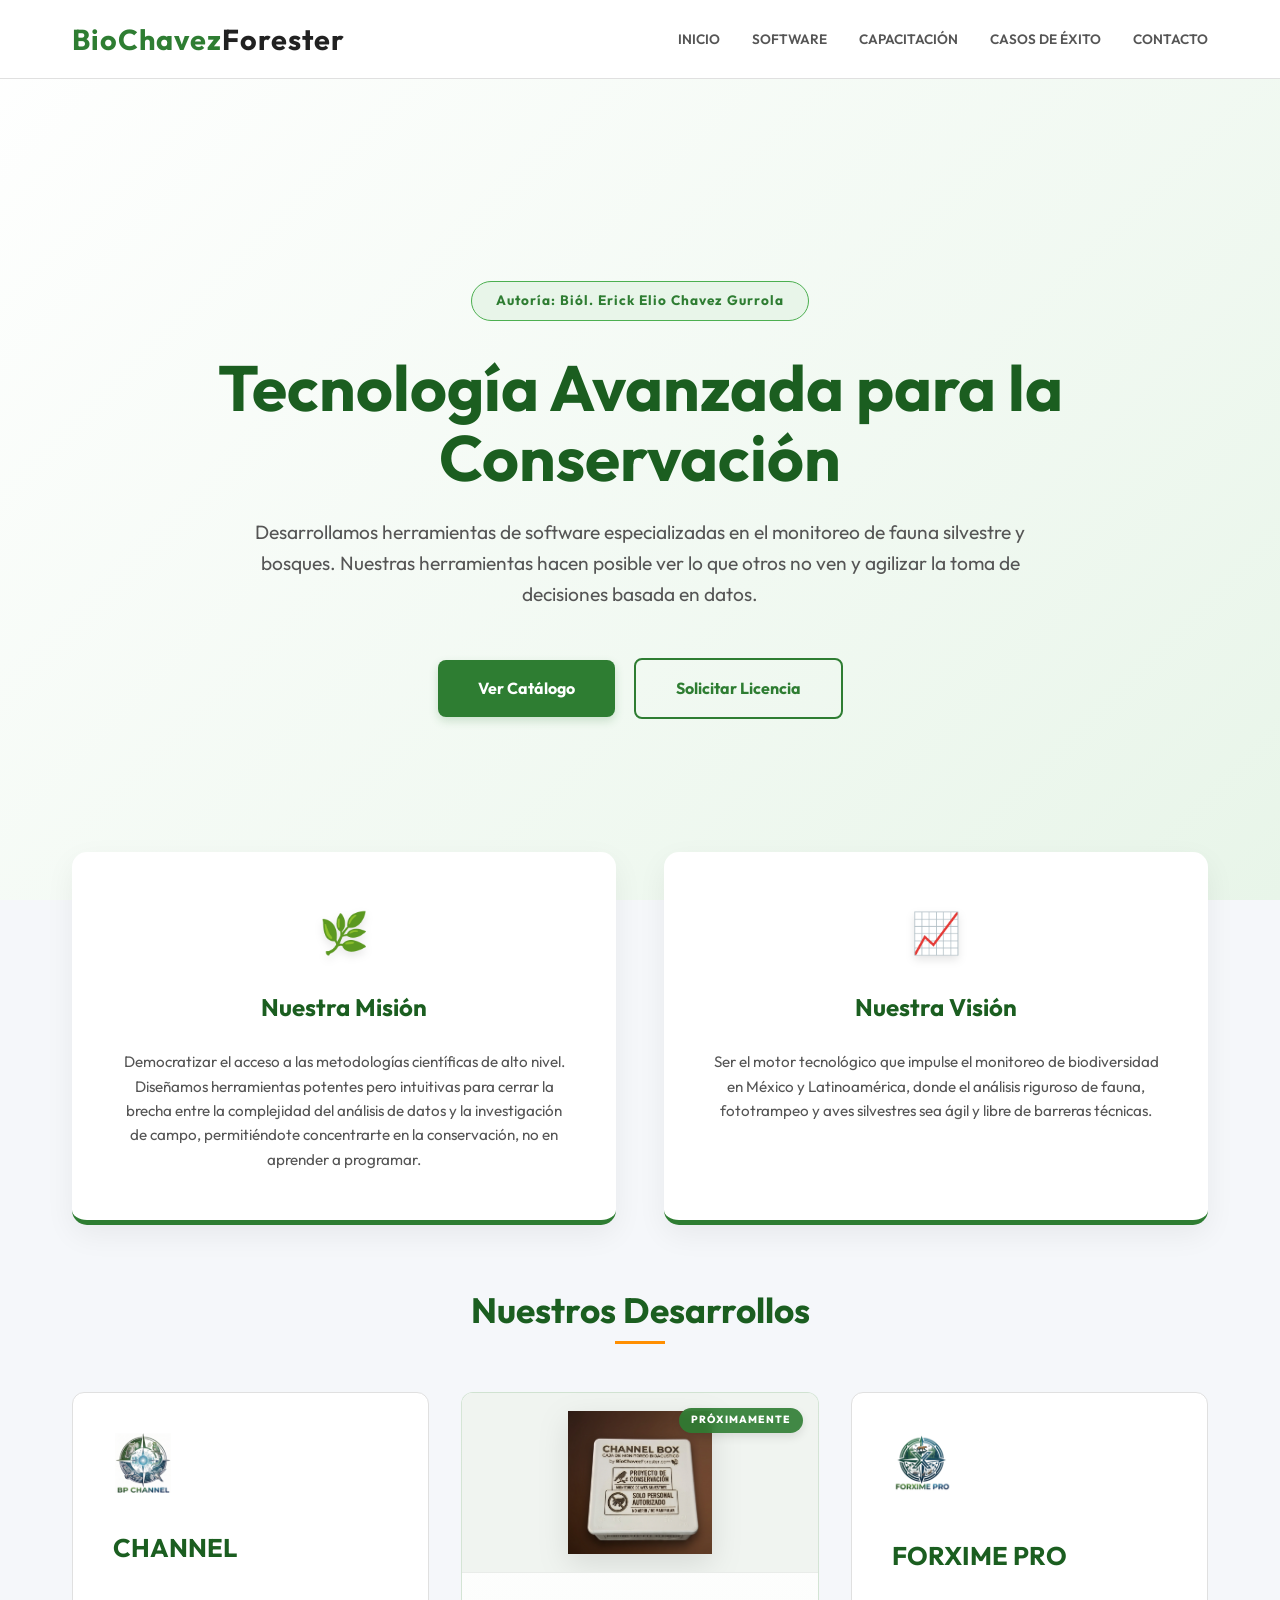
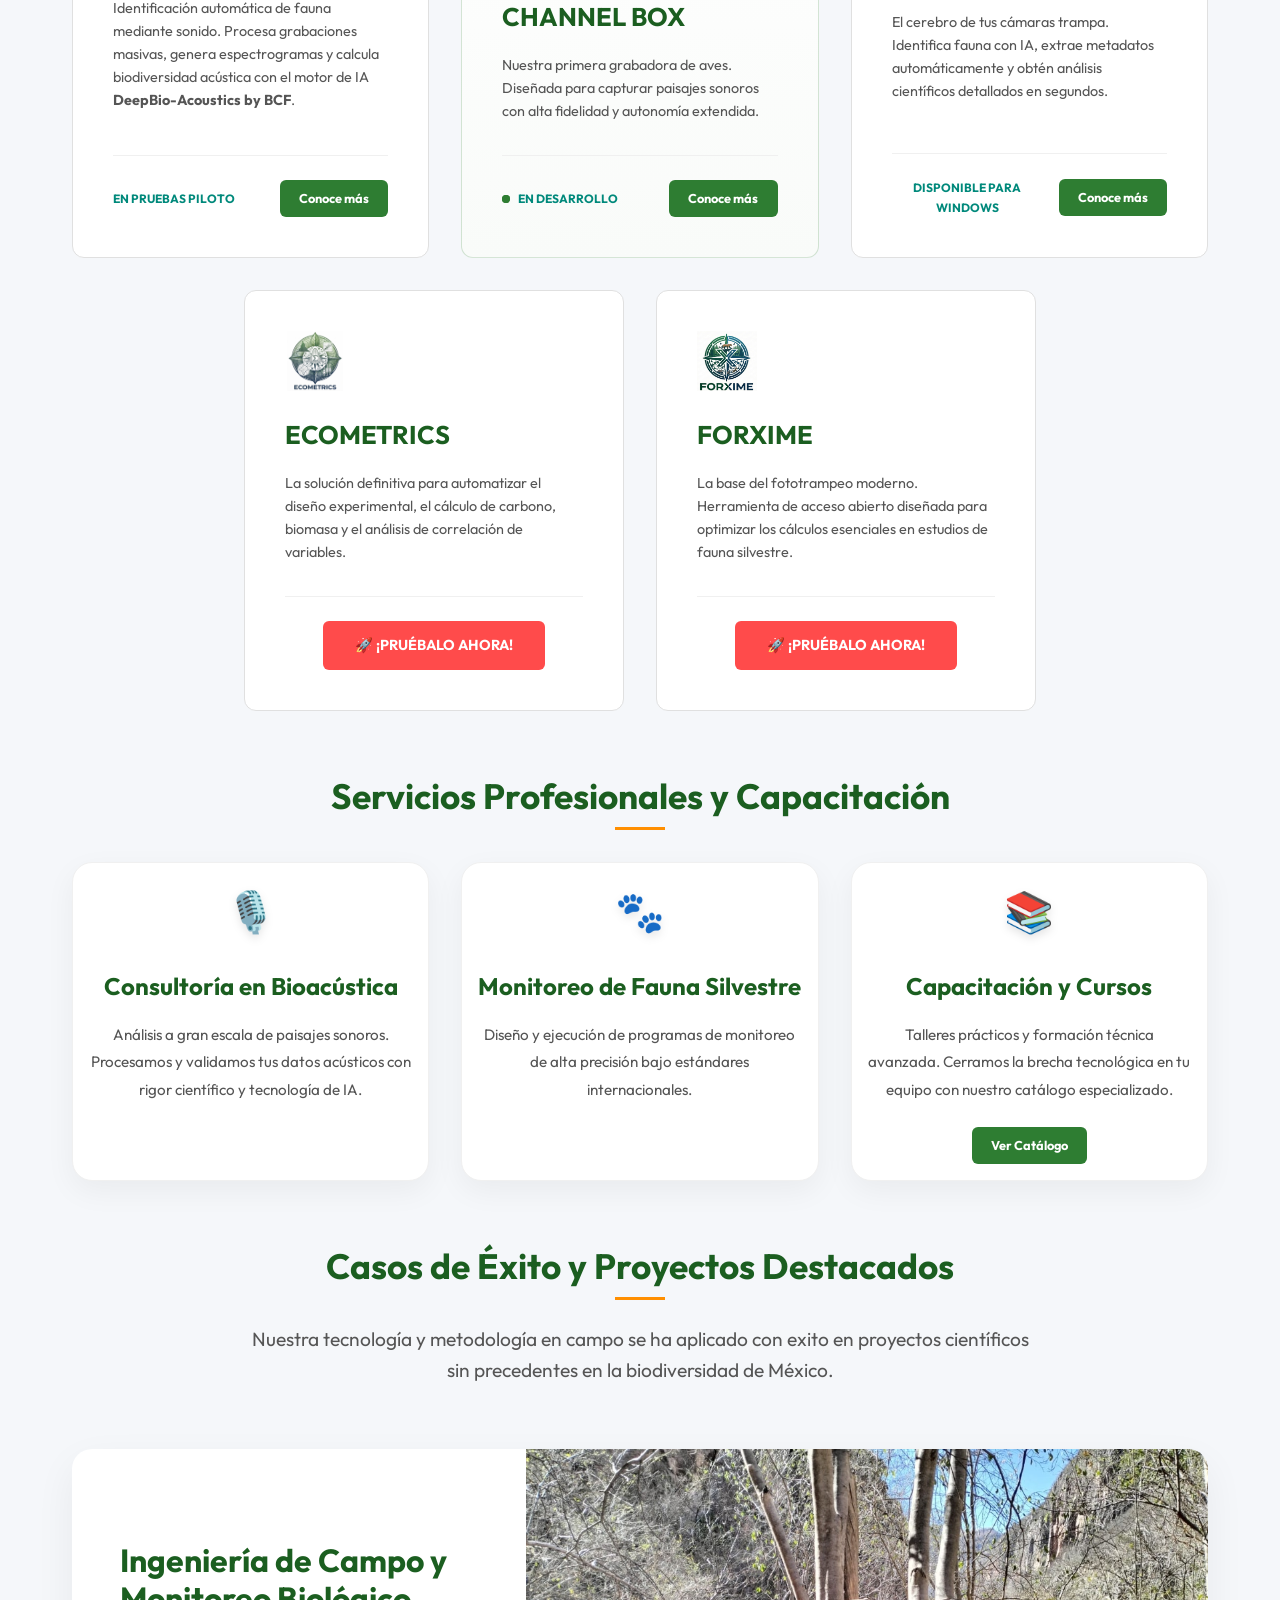
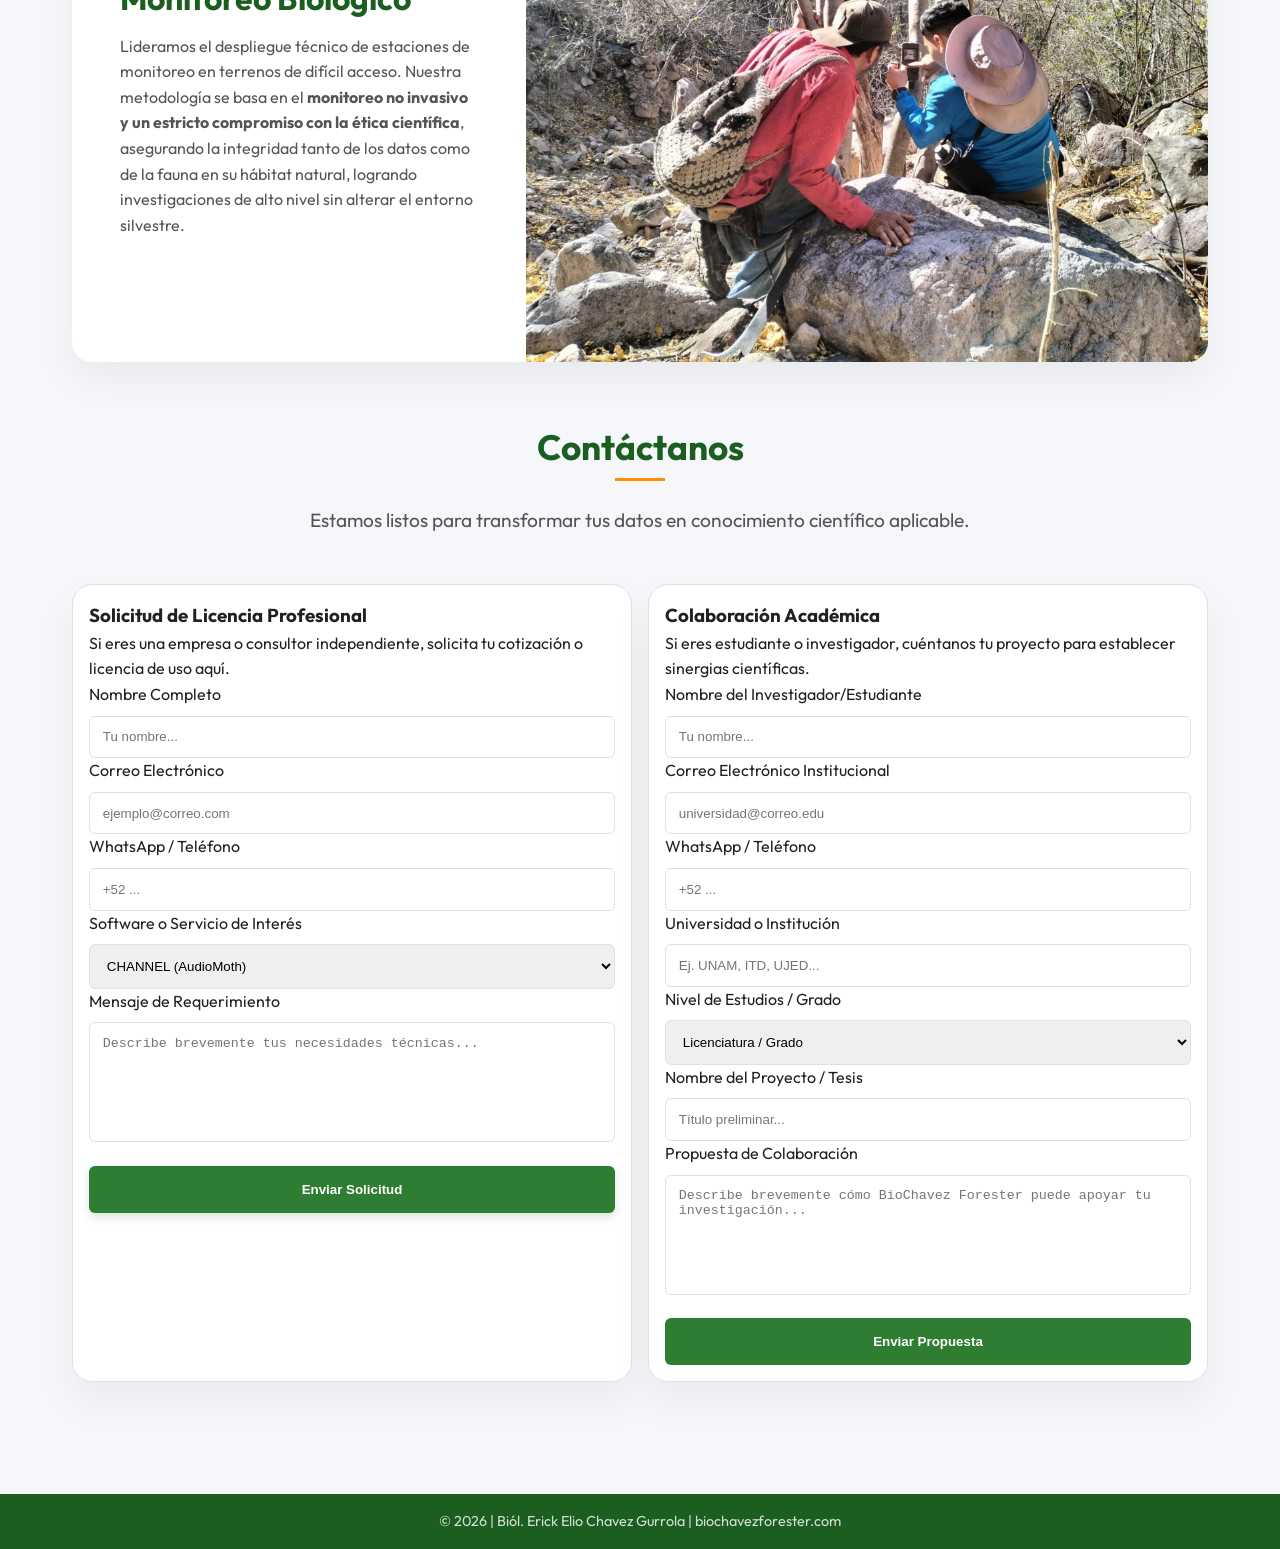
==== commit 38ab0e00: "Update CHANNEL logo" ====
--- a/index.html
+++ b/index.html
@@ -155,7 +155,7 @@
 
             <!-- CHANNEL -->
             <div class="tool-card">
-                <img src="assets/channel_logo.png"
+                <img src="assets/channel_logo.jpg"
                     alt="Logo de CHANNEL - Software de Bioacústica con IA de vanguardia" class="tool-card-logo">
                 <h3>CHANNEL</h3>
                 <p>Identificación automática de fauna mediante sonido. Procesa grabaciones masivas, genera
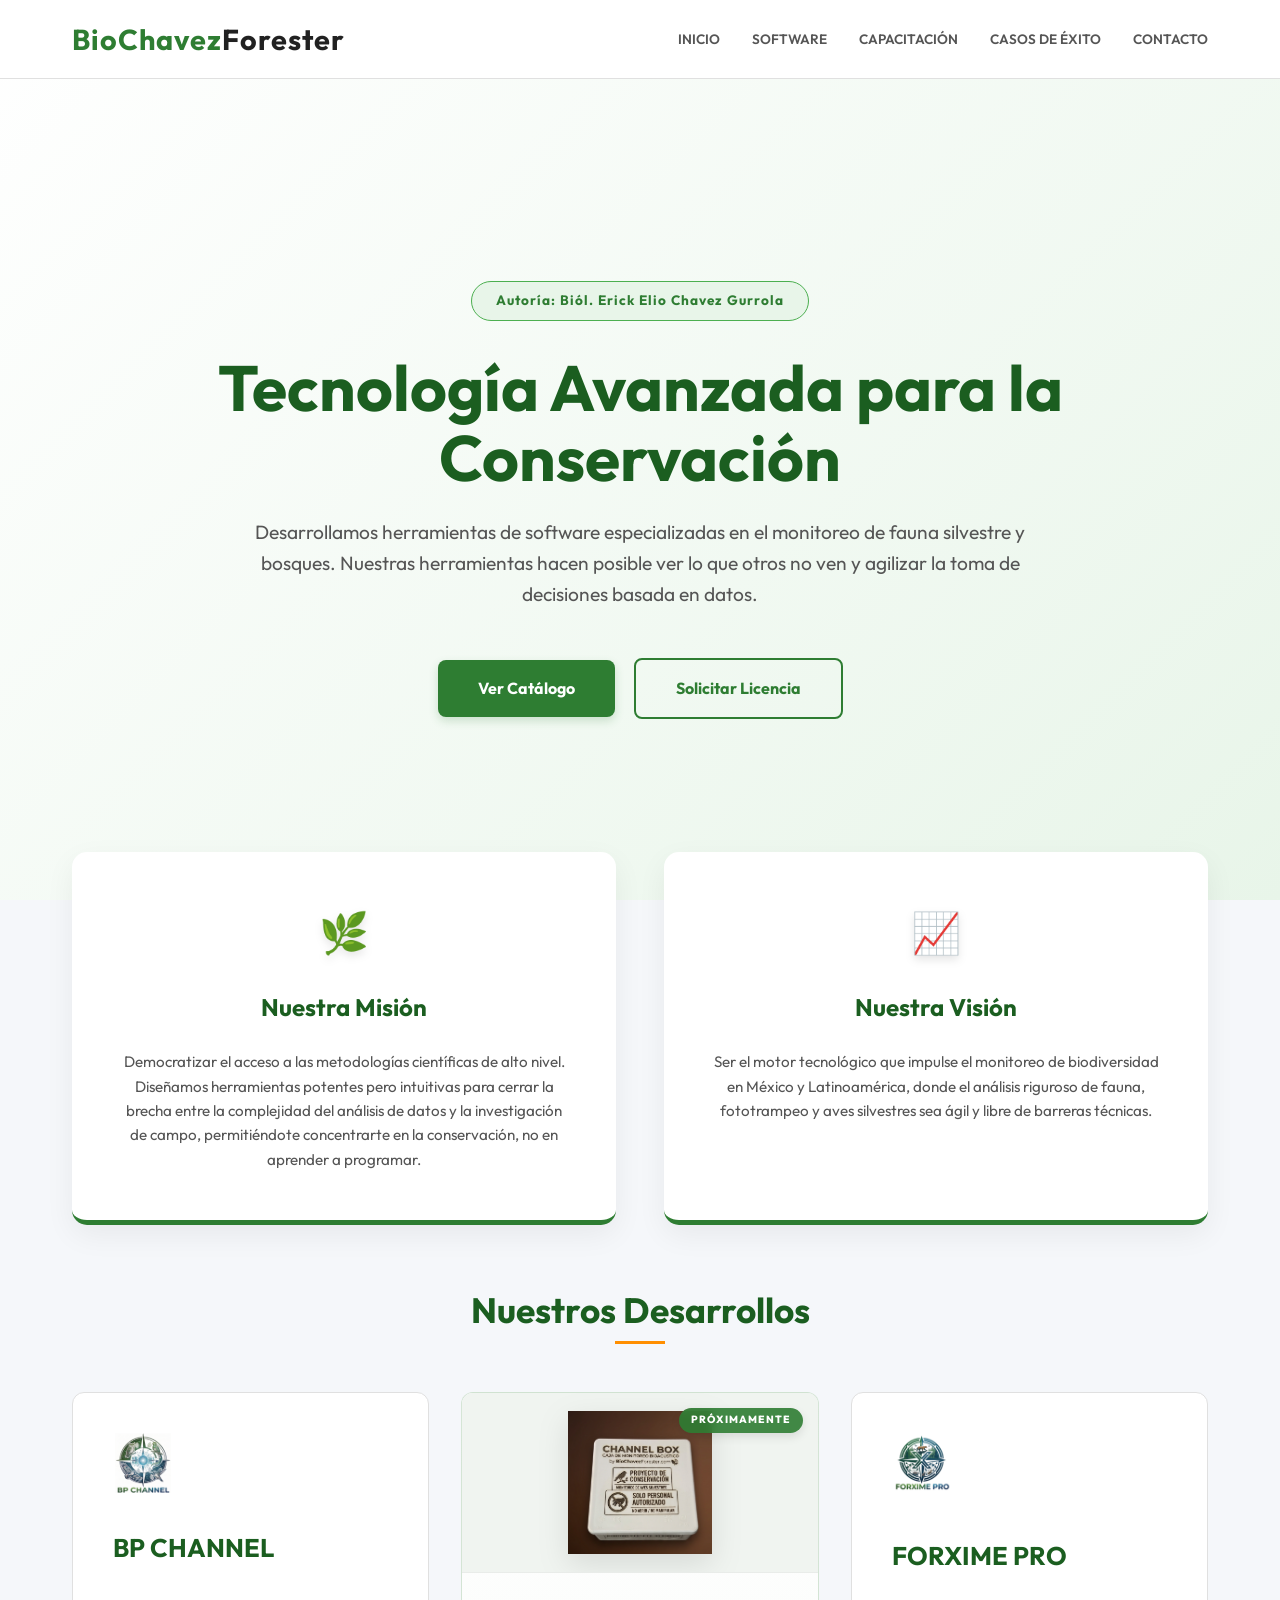
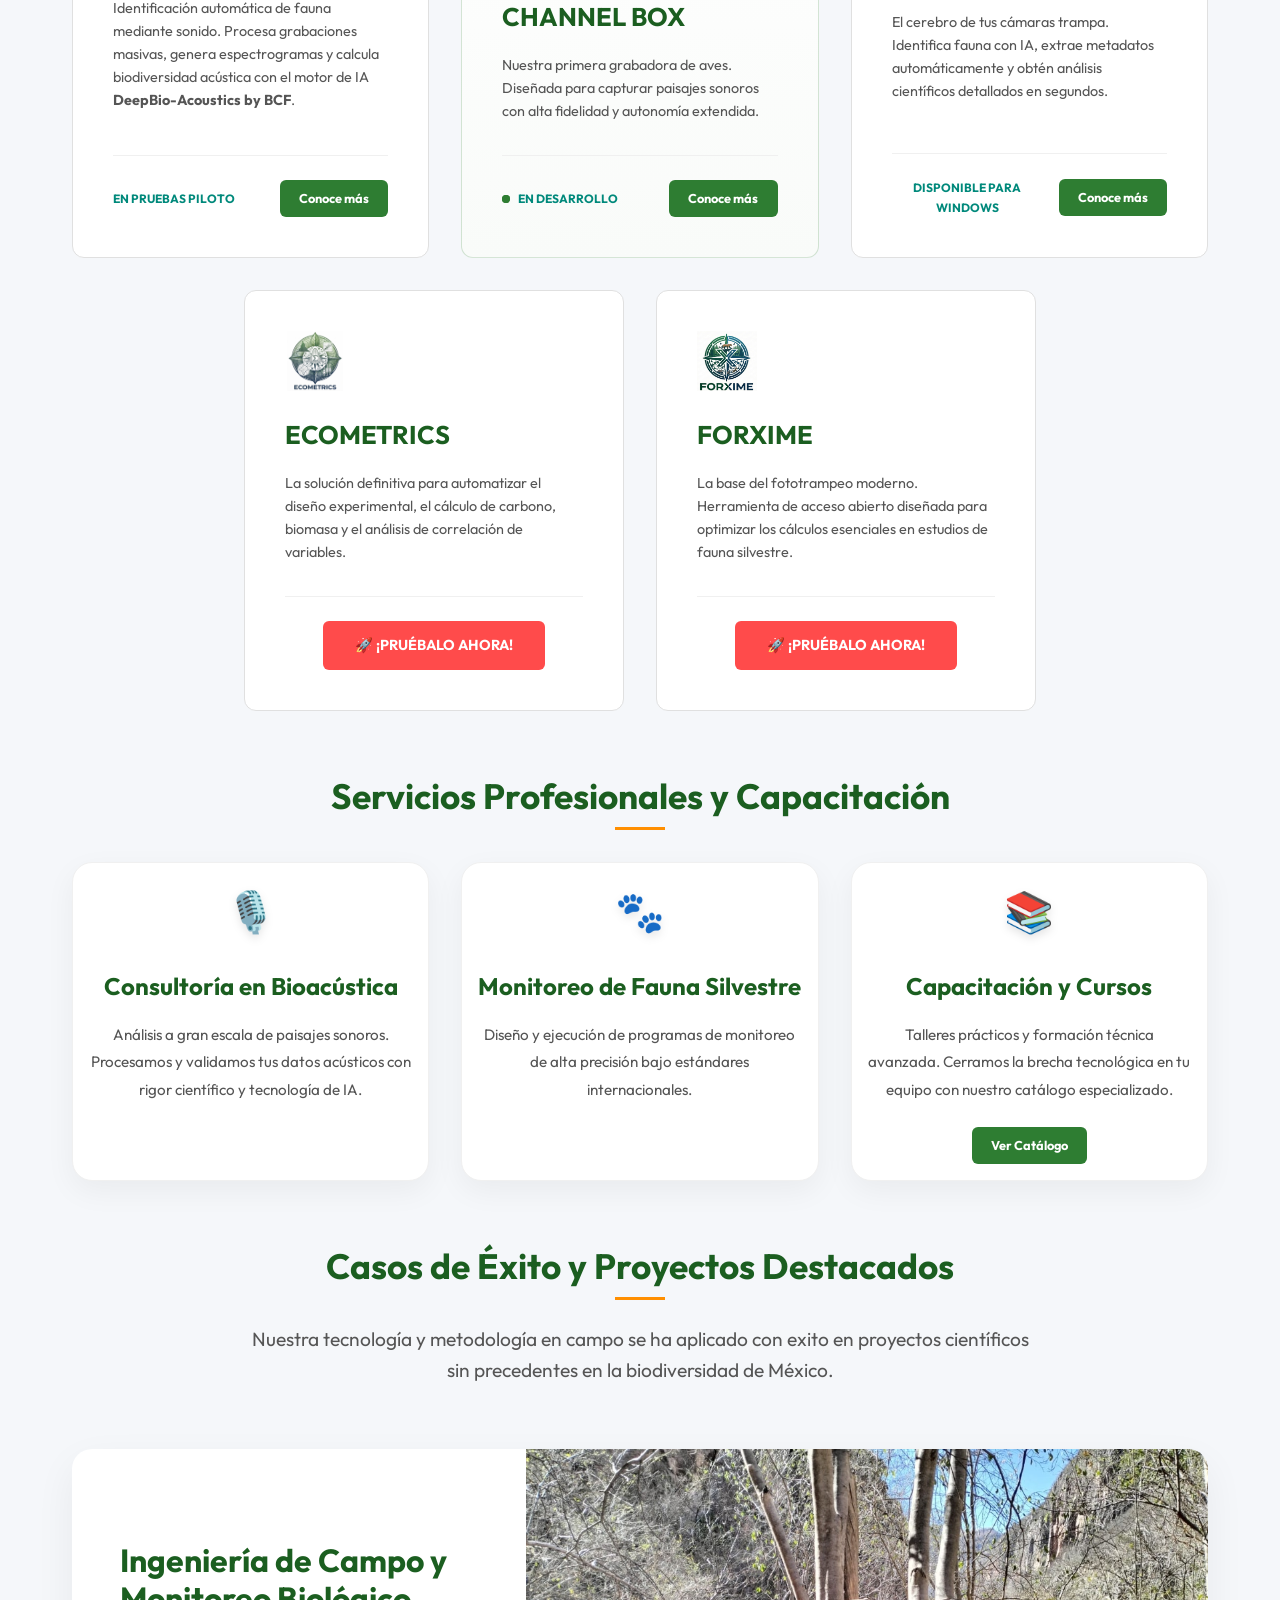
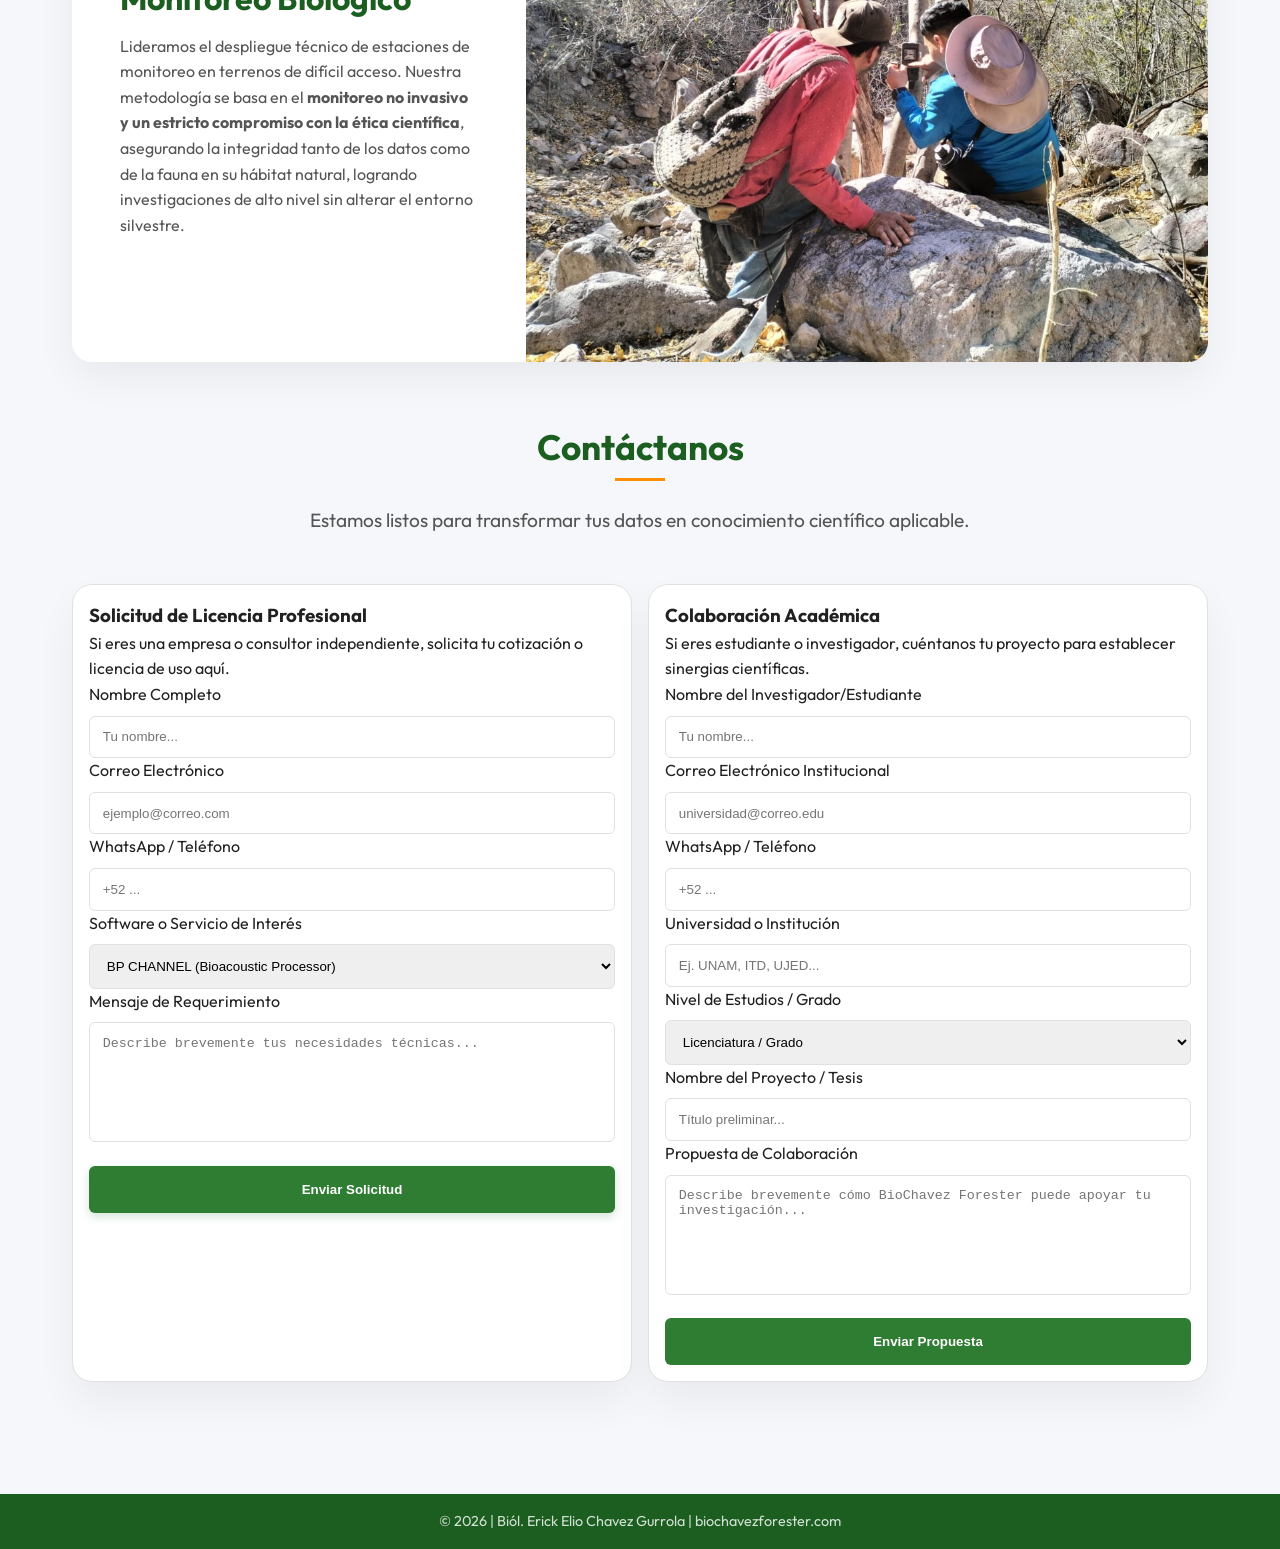
==== commit 165e1128: "Update name to BP CHANNEL (Bioacoustic Processor)" ====
--- a/index.html
+++ b/index.html
@@ -81,10 +81,10 @@
       {
         "@context": "https://schema.org",
         "@type": "SoftwareApplication",
-        "name": "CHANNEL",
+        "name": "BP CHANNEL",
         "operatingSystem": "Windows 10/11",
         "applicationCategory": "AudioSoftware",
-        "description": "Procesamiento Masivo de Bioacústica y Análisis de Cantos de Aves con IA."
+        "description": "BP CHANNEL (Bioacoustic Processor): Procesamiento Masivo de Bioacústica y Análisis de Cantos de Aves con IA."
       }
     ]
     </script>
@@ -153,11 +153,11 @@
         <h2 class="section-title">Nuestros Desarrollos</h2>
         <div class="tools-grid">
 
-            <!-- CHANNEL -->
+            <!-- BP CHANNEL -->
             <div class="tool-card">
                 <img src="assets/channel_logo.jpg"
-                    alt="Logo de CHANNEL - Software de Bioacústica con IA de vanguardia" class="tool-card-logo">
-                <h3>CHANNEL</h3>
+                    alt="Logo de BP CHANNEL - Software de Bioacústica con IA de vanguardia" class="tool-card-logo">
+                <h3>BP CHANNEL</h3>
                 <p>Identificación automática de fauna mediante sonido. Procesa grabaciones masivas, genera
                     espectrogramas y calcula biodiversidad acústica con el motor de IA <b>DeepBio-Acoustics by BCF</b>.</p>
                 <div class="tool-footer">
@@ -347,7 +347,7 @@
                     <div class="form-group">
                         <label>Software o Servicio de Interés</label>
                         <select name="software">
-                            <option value="CHANNEL">CHANNEL (AudioMoth)</option>
+                            <option value="BP CHANNEL">BP CHANNEL (Bioacoustic Processor)</option>
                             <option value="FORXIME PRO">FORXIME PRO (Biodiversidad)</option>
                             <option value="ECOMETRICS">ECOMETRICS (Diseño Experimental)</option>
                             <option value="CONSULTORIA">Consultoría Especializada</option>
